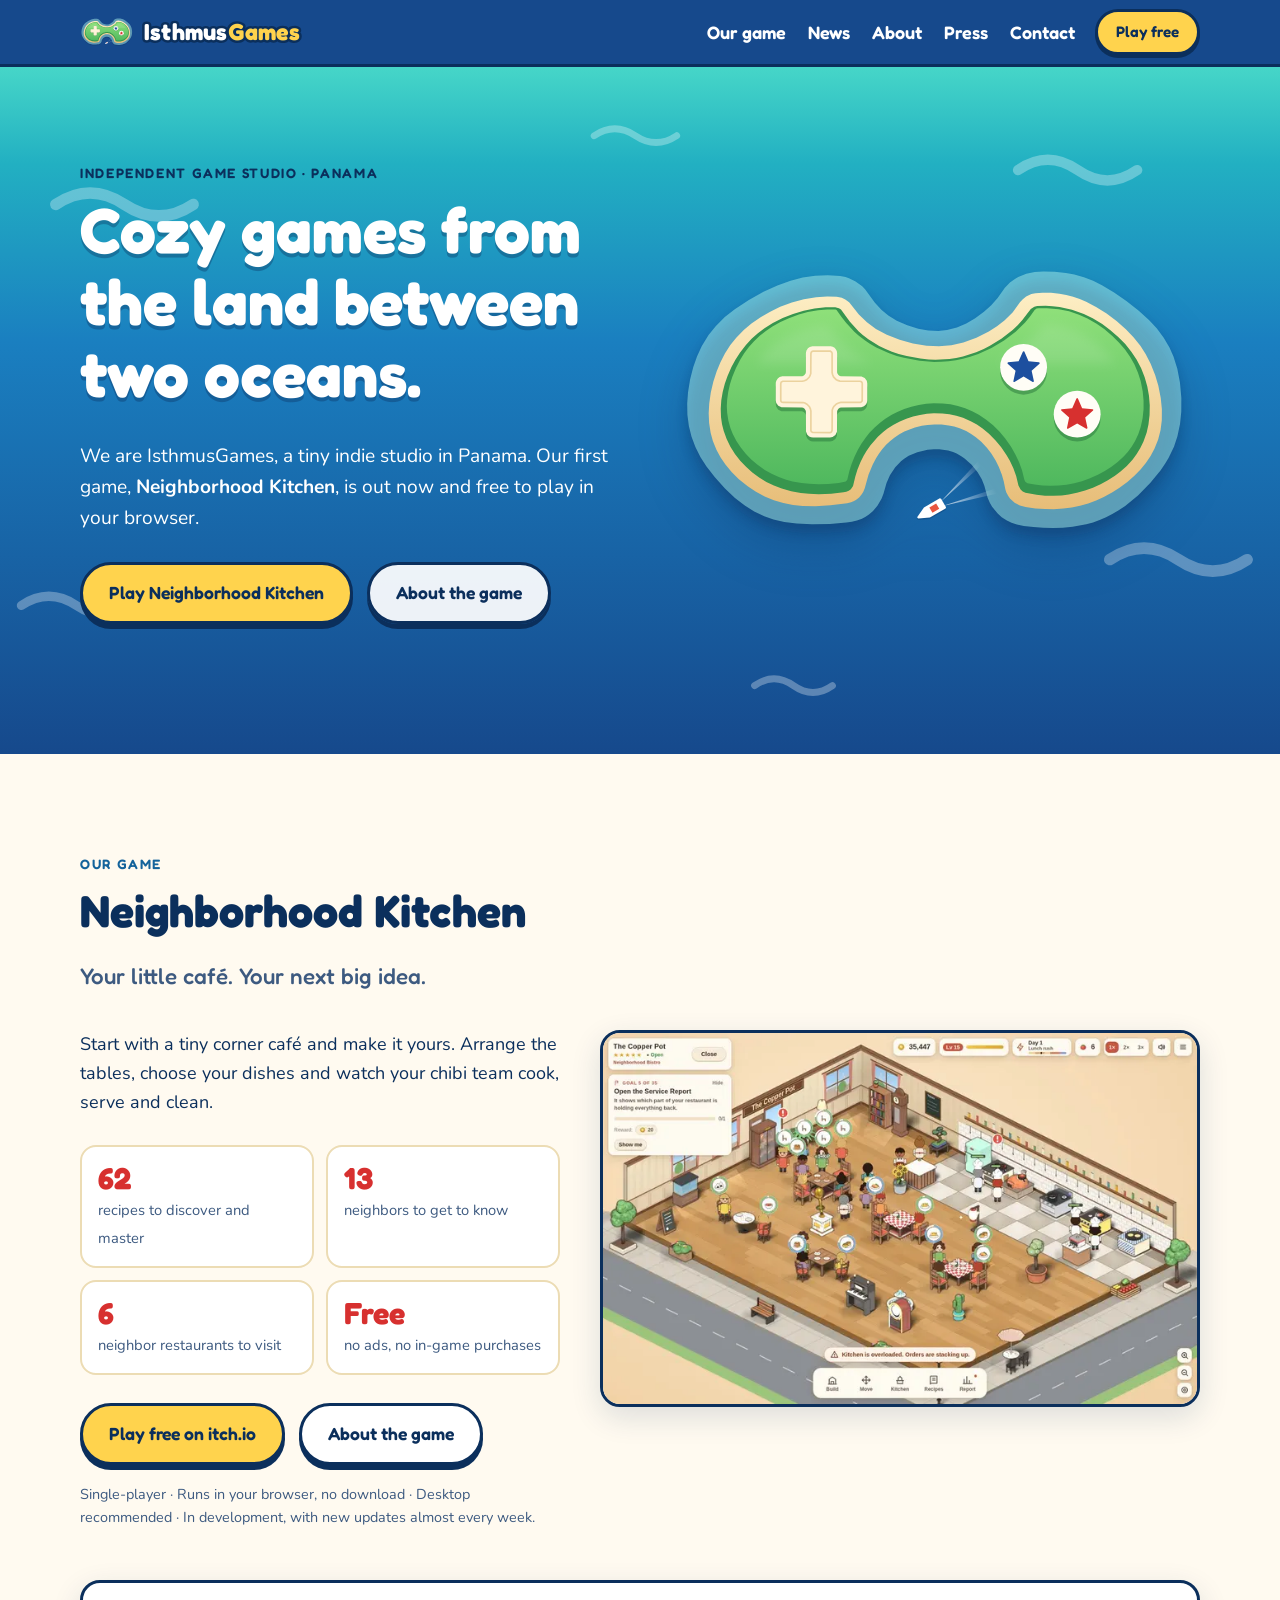
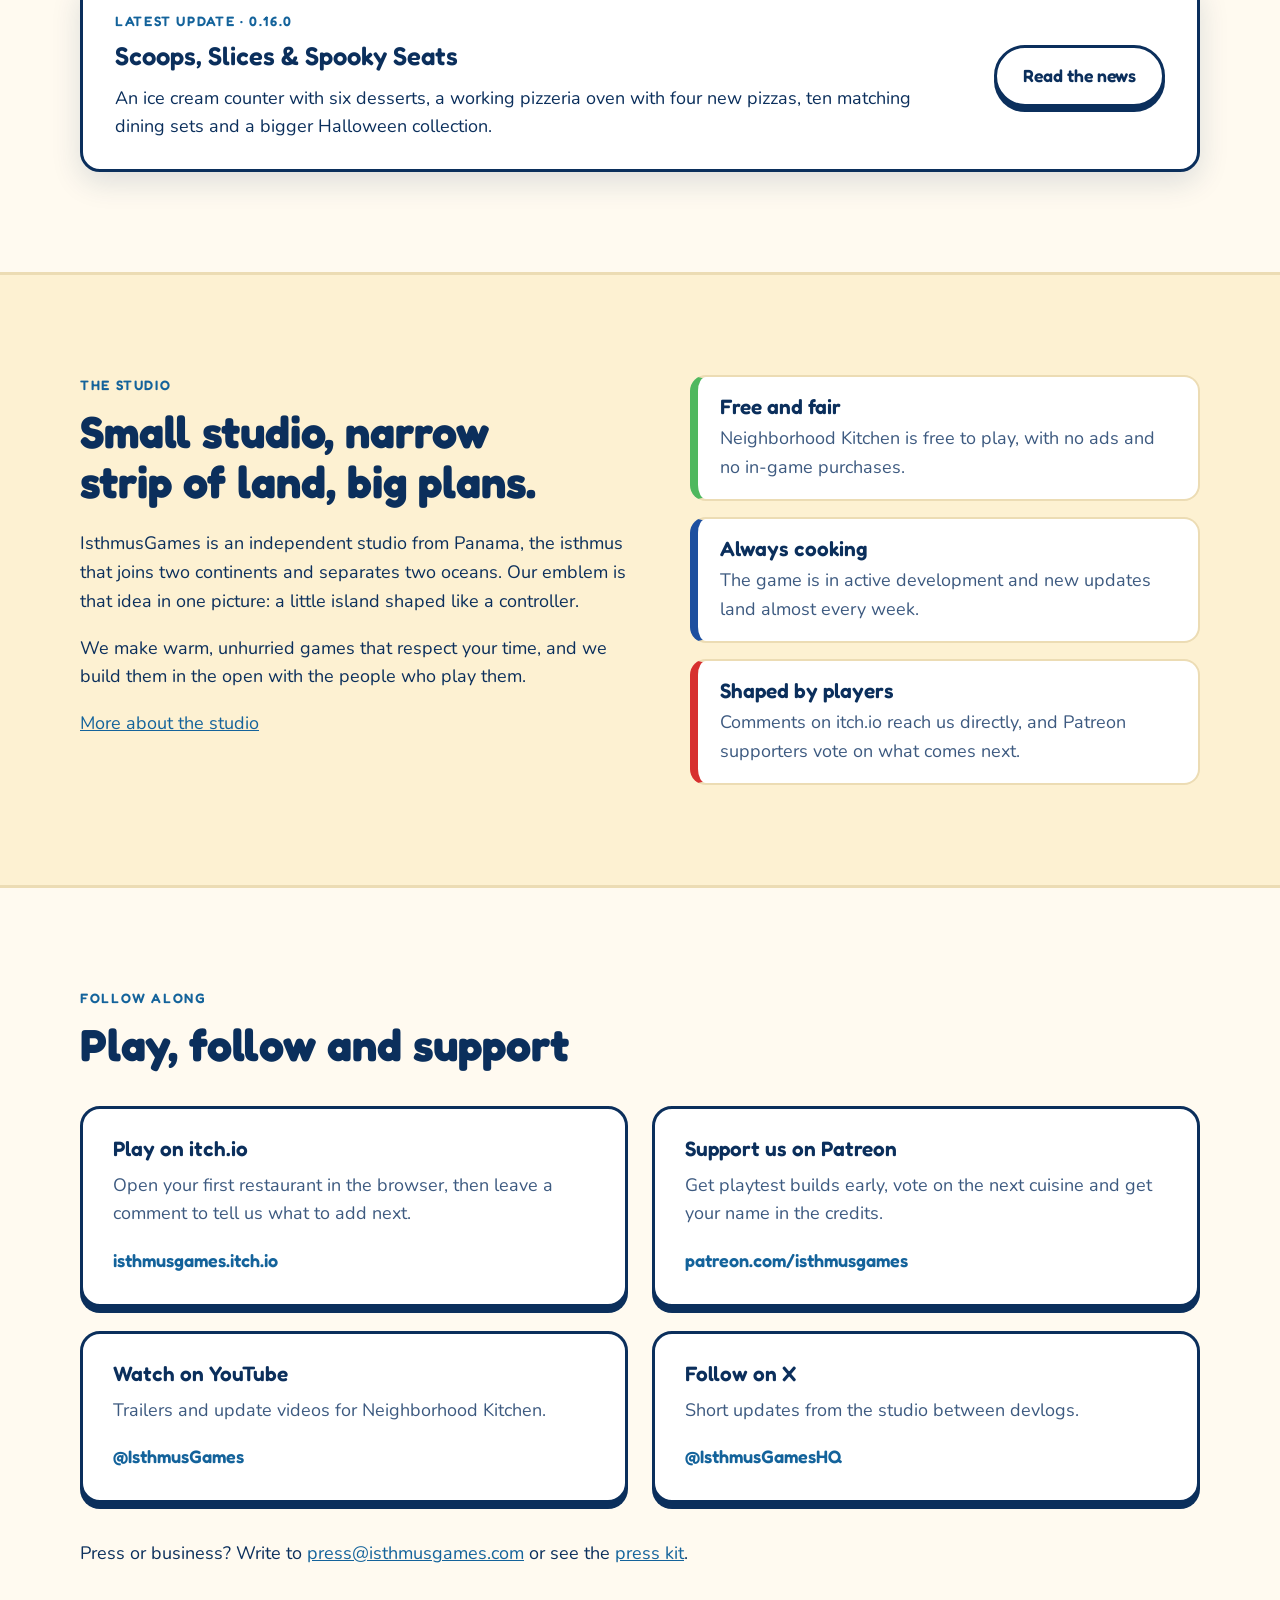
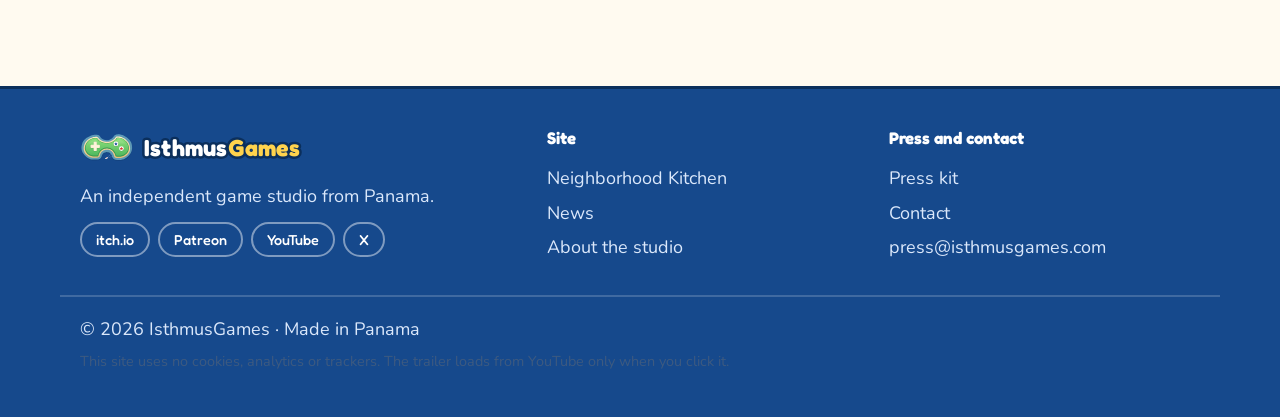
==== index.html @ 9109cb6f "Add game, news, about, press and contact pages Split the one-page site into a multi-page site with a" ====
<!doctype html>
<html lang="en">
<head>
  <meta charset="utf-8">
  <meta name="viewport" content="width=device-width, initial-scale=1">
  <meta http-equiv="Content-Security-Policy" content="default-src 'self'; img-src 'self' data:; style-src 'self'; font-src 'self'; script-src 'self'; frame-src https://www.youtube-nocookie.com; base-uri 'self'; form-action 'none'; object-src 'none'">
  <title>IsthmusGames | Indie game studio from Panama</title>
  <meta name="description" content="IsthmusGames is an independent game studio from Panama. Play Neighborhood Kitchen, our cozy restaurant game, free in your browser.">
  <meta name="theme-color" content="#16498c">
  <link rel="canonical" href="https://isthmusgames.com/">

  <meta property="og:type" content="website">
  <meta property="og:site_name" content="IsthmusGames">
  <meta property="og:title" content="IsthmusGames | Indie game studio from Panama">
  <meta property="og:description" content="IsthmusGames is an independent game studio from Panama. Play Neighborhood Kitchen, our cozy restaurant game, free in your browser.">
  <meta property="og:url" content="https://isthmusgames.com/">
  <meta property="og:image" content="https://isthmusgames.com/assets/social-card.jpg">
  <meta property="og:image:width" content="1200">
  <meta property="og:image:height" content="1200">
  <meta name="twitter:card" content="summary_large_image">
  <meta name="twitter:site" content="@IsthmusGamesHQ">

  <link rel="icon" href="/favicon.ico" sizes="48x48">
  <link rel="icon" href="/assets/emblem.svg" type="image/svg+xml">
  <link rel="apple-touch-icon" href="/assets/icon-180.png">
  <link rel="preload" href="/assets/emblem-island.svg" as="image" type="image/svg+xml">
  <link rel="preload" href="/assets/fonts/fredoka-latin.woff2" as="font" type="font/woff2" crossorigin>
  <link rel="stylesheet" href="/fonts.css">
  <link rel="stylesheet" href="/styles.css">
  <script type="application/ld+json">{"@context":"https://schema.org","@type":"Organization","name":"IsthmusGames","url":"https://isthmusgames.com","logo":"https://isthmusgames.com/assets/icon-512.png","email":"press@isthmusgames.com","description":"An independent game studio from Panama.","foundingLocation":{"@type":"Country","name":"Panama"},"founder":{"@type":"Person","name":"Hasan Patel"},"sameAs":["https://isthmusgames.itch.io","https://www.patreon.com/isthmusgames","https://www.youtube.com/@IsthmusGames","https://x.com/IsthmusGamesHQ"]}</script>
</head>
<body>
  <a class="skip" href="#main">Skip to content</a>
  <header class="site-header">
    <div class="wrap header-row">
      <a class="brand" href="/" aria-label="IsthmusGames home">
        <img src="/assets/emblem-island.svg" alt="" width="54" height="32">
        <span class="wordmark"><span>Isthmus</span><span class="games">Games</span></span>
      </a>
      <nav aria-label="Main">
        <a href="/neighborhood-kitchen/">Our game</a>
        <a href="/news/">News</a>
        <a href="/about/">About</a>
        <a href="/press/">Press</a>
        <a href="/contact/">Contact</a>
      </nav>
      <a class="btn btn-small btn-primary" href="https://isthmusgames.itch.io/neighborhood-kitchen" target="_blank" rel="noopener">Play free</a>
    </div>
  </header>

  <main id="main">
    <section class="hero" id="top">
      <svg class="waves" viewBox="0 0 1200 600" preserveAspectRatio="xMidYMid slice" aria-hidden="true">
        <g fill="none" stroke="#fff" stroke-linecap="round" opacity=".3">
          <path d="M90 120q30-20 60 0t60 0" stroke-width="10"/>
          <path d="M930 90q26-18 52 0t52 0" stroke-width="9"/>
          <path d="M560 60q18-12 36 0t36 0" stroke-width="6"/>
          <path d="M60 470q24-16 48 0t48 0" stroke-width="8"/>
          <path d="M1010 430q30-20 60 0t60 0" stroke-width="10"/>
          <path d="M700 540q17-12 34 0t34 0" stroke-width="6"/>
        </g>
      </svg>
      <div class="wrap hero-grid">
        <div class="hero-copy">
          <p class="eyebrow">Independent game studio · Panama</p>
          <h1>Cozy games from the land between two oceans.</h1>
          <p class="lede">We are IsthmusGames, a tiny indie studio in Panama. Our first game, <strong>Neighborhood Kitchen</strong>, is out now and free to play in your browser.</p>
          <div class="actions">
            <a class="btn btn-primary" href="https://isthmusgames.itch.io/neighborhood-kitchen" target="_blank" rel="noopener">Play Neighborhood Kitchen</a>
            <a class="btn btn-ghost" href="/neighborhood-kitchen/">About the game</a>
          </div>
        </div>
        <div class="hero-art">
          <img src="/assets/emblem-island.svg" alt="IsthmusGames emblem: a green island shaped like a game controller, with a blue star and a red star" width="930" height="540" fetchpriority="high">
        </div>
      </div>
    </section>

    <section class="section" id="game">
      <div class="wrap">
        <div class="section-head">
          <p class="eyebrow">Our game</p>
          <h2>Neighborhood Kitchen</h2>
          <p class="tagline">Your little café. Your next big idea.</p>
        </div>

        <div class="game-grid">
          <div class="game-copy">
            <p>Start with a tiny corner café and make it yours. Arrange the tables, choose your dishes and watch your chibi team cook, serve and clean.</p>
            <ul class="stats">
              <li><strong>62</strong><span>recipes to discover and master</span></li>
              <li><strong>13</strong><span>neighbors to get to know</span></li>
              <li><strong>6</strong><span>neighbor restaurants to visit</span></li>
              <li><strong>Free</strong><span>no ads, no in-game purchases</span></li>
            </ul>
            <div class="actions">
              <a class="btn btn-primary" href="https://isthmusgames.itch.io/neighborhood-kitchen" target="_blank" rel="noopener">Play free on itch.io</a>
              <a class="btn btn-outline" href="/neighborhood-kitchen/">About the game</a>
            </div>
            <p class="fineprint">Single-player · Runs in your browser, no download · Desktop recommended · In development, with new updates almost every week.</p>
          </div>
          <a class="shot shot-main" href="/assets/nk-copper-pot-day.jpg" target="_blank" rel="noopener">
            <picture>
            <source type="image/webp" srcset="/assets/nk-copper-pot-day-720.webp 720w, /assets/nk-copper-pot-day-1440.webp 1440w" sizes="(max-width: 900px) 100vw, 640px">
            <img src="/assets/nk-copper-pot-day.jpg" alt="A busy lunch rush in a Neighborhood Kitchen restaurant, with guests at every table and three cooks in an open kitchen" width="1440" height="900" loading="lazy">
          </picture>
          </a>
        </div>

        <aside class="update">
          <div>
            <p class="eyebrow">Latest update · 0.16.0</p>
            <h3>Scoops, Slices &amp; Spooky Seats</h3>
            <p>An ice cream counter with six desserts, a working pizzeria oven with four new pizzas, ten matching dining sets and a bigger Halloween collection.</p>
          </div>
          <a class="btn btn-outline" href="/news/">Read the news</a>
        </aside>
      </div>
    </section>

    <section class="section section-sand" id="studio">
      <div class="wrap studio-grid">
        <div>
          <p class="eyebrow">The studio</p>
          <h2>Small studio, narrow strip of land, big plans.</h2>
          <p>IsthmusGames is an independent studio from Panama, the isthmus that joins two continents and separates two oceans. Our emblem is that idea in one picture: a little island shaped like a controller.</p>
          <p>We make warm, unhurried games that respect your time, and we build them in the open with the people who play them.</p>
          <p><a href="/about/">More about the studio</a></p>
        </div>
        <ul class="values">
          <li>
            <h3>Free and fair</h3>
            <p>Neighborhood Kitchen is free to play, with no ads and no in-game purchases.</p>
          </li>
          <li>
            <h3>Always cooking</h3>
            <p>The game is in active development and new updates land almost every week.</p>
          </li>
          <li>
            <h3>Shaped by players</h3>
            <p>Comments on itch.io reach us directly, and Patreon supporters vote on what comes next.</p>
          </li>
        </ul>
      </div>
    </section>

    <section class="section" id="follow">
      <div class="wrap">
        <div class="section-head">
          <p class="eyebrow">Follow along</p>
          <h2>Play, follow and support</h2>
        </div>
        
        <div class="cards">
          <a class="card" href="https://isthmusgames.itch.io/neighborhood-kitchen" target="_blank" rel="noopener">
            <h3>Play on itch.io</h3>
            <p>Open your first restaurant in the browser, then leave a comment to tell us what to add next.</p>
            <span class="card-link">isthmusgames.itch.io</span>
          </a>
          <a class="card" href="https://www.patreon.com/isthmusgames" target="_blank" rel="noopener">
            <h3>Support us on Patreon</h3>
            <p>Get playtest builds early, vote on the next cuisine and get your name in the credits.</p>
            <span class="card-link">patreon.com/isthmusgames</span>
          </a>
          <a class="card" href="https://www.youtube.com/@IsthmusGames" target="_blank" rel="noopener">
            <h3>Watch on YouTube</h3>
            <p>Trailers and update videos for Neighborhood Kitchen.</p>
            <span class="card-link">@IsthmusGames</span>
          </a>
          <a class="card" href="https://x.com/IsthmusGamesHQ" target="_blank" rel="noopener">
            <h3>Follow on X</h3>
            <p>Short updates from the studio between devlogs.</p>
            <span class="card-link">@IsthmusGamesHQ</span>
          </a>
        </div>
        <p class="contact-line">Press or business? Write to <a href="mailto:press@isthmusgames.com">press@isthmusgames.com</a> or see the <a href="/press/">press kit</a>.</p>
      </div>
    </section>
  </main>

  <footer class="site-footer">
    <div class="wrap footer-grid">
      <div>
        <div class="brand">
          <img src="/assets/emblem-island.svg" alt="" width="54" height="32">
          <span class="wordmark"><span>Isthmus</span><span class="games">Games</span></span>
        </div>
        <p>An independent game studio from Panama.</p>
        <p class="social-row">
          <a href="https://isthmusgames.itch.io" target="_blank" rel="noopener">itch.io</a>
          <a href="https://www.patreon.com/isthmusgames" target="_blank" rel="noopener">Patreon</a>
          <a href="https://www.youtube.com/@IsthmusGames" target="_blank" rel="noopener">YouTube</a>
          <a href="https://x.com/IsthmusGamesHQ" target="_blank" rel="noopener">X</a>
        </p>
      </div>
      <nav aria-label="Footer">
        <h2>Site</h2>
        <a href="/neighborhood-kitchen/">Neighborhood Kitchen</a>
        <a href="/news/">News</a>
        <a href="/about/">About the studio</a>
      </nav>
      <nav aria-label="Press and contact">
        <h2>Press and contact</h2>
        <a href="/press/">Press kit</a>
        <a href="/contact/">Contact</a>
        <a href="mailto:press@isthmusgames.com">press@isthmusgames.com</a>
      </nav>
    </div>
    <div class="wrap footer-base">
      <p>© 2026 IsthmusGames · Made in Panama</p>
      <p class="fineprint">This site uses no cookies, analytics or trackers. The trailer loads from YouTube only when you click it.</p>
    </div>
  </footer>
  <script src="/site.js" defer></script>
</body>
</html>
---- fonts.css ----
@font-face {
  font-family: "Fredoka";
  font-style: normal;
  font-weight: 500;
  font-display: swap;
  src: url("/assets/fonts/fredoka-latin.woff2") format("woff2");
}

@font-face {
  font-family: "Fredoka";
  font-style: normal;
  font-weight: 600;
  font-display: swap;
  src: url("/assets/fonts/fredoka-latin.woff2") format("woff2");
}

@font-face {
  font-family: "Fredoka";
  font-style: normal;
  font-weight: 700;
  font-display: swap;
  src: url("/assets/fonts/fredoka-latin.woff2") format("woff2");
}

@font-face {
  font-family: "Nunito";
  font-style: normal;
  font-weight: 400;
  font-display: swap;
  src: url("/assets/fonts/nunito-latin.woff2") format("woff2");
}

@font-face {
  font-family: "Nunito";
  font-style: normal;
  font-weight: 600;
  font-display: swap;
  src: url("/assets/fonts/nunito-latin.woff2") format("woff2");
}

@font-face {
  font-family: "Nunito";
  font-style: normal;
  font-weight: 700;
  font-display: swap;
  src: url("/assets/fonts/nunito-latin.woff2") format("woff2");
}

@font-face {
  font-family: "Nunito";
  font-style: normal;
  font-weight: 800;
  font-display: swap;
  src: url("/assets/fonts/nunito-latin.woff2") format("woff2");
}
---- styles.css ----
:root {
  --sea-1: #46d6c8;
  --sea-2: #22b0c2;
  --sea-3: #1a7fc0;
  --sea-4: #16498c;
  --navy: #0b2f5c;
  --sand: #fdeec4;
  --sand-deep: #e7bd78;
  --grass: #4fb85e;
  --grass-edge: #37964e;
  --star-blue: #1d4f9f;
  --star-red: #d7302f;
  --yellow: #ffd34d;

  --bg: #fffaf0;
  --bg-alt: #fdf1d2;
  --surface: #ffffff;
  --text: #0b2f5c;
  --text-soft: #3d5a80;
  --line: #ecdcb4;
  --accent: #14639b;

  --radius: 20px;
  --shadow: 0 10px 30px rgba(11, 47, 92, .14);
  --font-display: "Fredoka", "Nunito", system-ui, sans-serif;
  --font-body: "Nunito", system-ui, -apple-system, "Segoe UI", sans-serif;
}

@media (prefers-color-scheme: dark) {
  :root {
    --bg: #071f3d;
    --bg-alt: #0b2f5c;
    --surface: #10386b;
    --text: #f4f8ff;
    --text-soft: #b9cde8;
    --line: #1f4a85;
    --accent: #7fdcd2;
    --shadow: 0 10px 30px rgba(0, 0, 0, .35);
  }
}

* { box-sizing: border-box; }

html { scroll-behavior: smooth; scroll-padding-top: 84px; }

body {
  margin: 0;
  background: var(--bg);
  color: var(--text);
  font-family: var(--font-body);
  font-size: 18px;
  line-height: 1.6;
  -webkit-font-smoothing: antialiased;
}

img { max-width: 100%; height: auto; display: block; }

a { color: var(--accent); }

h1, h2, h3 {
  font-family: var(--font-display);
  line-height: 1.12;
  margin: 0 0 .5em;
  text-wrap: balance;
}

h1 { font-size: clamp(2.3rem, 5.4vw, 4rem); font-weight: 700; }
h2 { font-size: clamp(1.9rem, 4vw, 2.8rem); font-weight: 700; }
h3 { font-size: 1.3rem; font-weight: 600; }

p { margin: 0 0 1em; }

.wrap {
  width: 100%;
  max-width: 1160px;
  margin: 0 auto;
  padding: 0 20px;
}

.skip {
  position: absolute;
  left: -999px;
  top: 8px;
  background: var(--yellow);
  color: var(--navy);
  padding: 8px 14px;
  border-radius: 10px;
  z-index: 100;
}
.skip:focus { left: 8px; }

.eyebrow {
  font-family: var(--font-display);
  font-weight: 600;
  font-size: .85rem;
  letter-spacing: .12em;
  text-transform: uppercase;
  color: var(--accent);
  margin-bottom: .7em;
}

.fineprint { font-size: .9rem; color: var(--text-soft); }

/* Brand */

.brand {
  display: inline-flex;
  align-items: center;
  gap: 10px;
  text-decoration: none;
}

.wordmark {
  font-family: var(--font-display);
  font-weight: 700;
  font-size: 1.45rem;
  color: #fff;
  -webkit-text-stroke: 5px var(--navy);
  paint-order: stroke fill;
  letter-spacing: .01em;
  white-space: nowrap;
}
.wordmark .games { color: var(--yellow); }

/* Buttons */

.btn {
  display: inline-flex;
  align-items: center;
  justify-content: center;
  font-family: var(--font-display);
  font-weight: 600;
  font-size: 1.1rem;
  padding: 14px 26px;
  border-radius: 999px;
  border: 3px solid var(--navy);
  text-decoration: none;
  transition: transform .15s ease, box-shadow .15s ease;
  box-shadow: 0 5px 0 var(--navy);
}
.btn:hover { transform: translateY(-2px); box-shadow: 0 7px 0 var(--navy); }
.btn:active { transform: translateY(3px); box-shadow: 0 2px 0 var(--navy); }
.btn:focus-visible, a:focus-visible { outline: 3px solid var(--yellow); outline-offset: 3px; }

.btn-primary { background: var(--yellow); color: var(--navy); }
.btn-ghost { background: rgba(255, 255, 255, .92); color: var(--navy); }
.btn-outline { background: var(--surface); color: var(--text); }
.btn-small { font-size: .95rem; padding: 8px 18px; box-shadow: 0 3px 0 var(--navy); }

.actions { display: flex; flex-wrap: wrap; gap: 14px; margin: 1.6em 0 1em; }

/* Header */

.site-header {
  position: sticky;
  top: 0;
  z-index: 50;
  background: var(--sea-4);
  border-bottom: 3px solid var(--navy);
}

.header-row {
  display: flex;
  align-items: center;
  gap: 20px;
  min-height: 64px;
}

.site-header nav {
  display: flex;
  gap: 22px;
  margin-left: auto;
}

.site-header nav a {
  font-family: var(--font-display);
  font-weight: 600;
  color: #fff;
  text-decoration: none;
}
.site-header nav a[aria-current="page"] { text-decoration: underline; text-decoration-color: var(--yellow); text-decoration-thickness: 3px; text-underline-offset: 6px; }
.site-header nav a:hover { text-decoration: underline; text-underline-offset: 5px; }

/* Hero */

.hero {
  position: relative;
  overflow: hidden;
  color: #fff;
  background: linear-gradient(180deg, var(--sea-1) 0%, var(--sea-2) 14%, var(--sea-3) 40%, var(--sea-4) 100%);
  padding: clamp(48px, 8vw, 96px) 0 clamp(64px, 9vw, 112px);
}

.waves { position: absolute; inset: 0; width: 100%; height: 100%; }

.hero-grid {
  position: relative;
  display: grid;
  grid-template-columns: 1.05fr 1fr;
  gap: 40px;
  align-items: center;
}

.hero h1 { text-shadow: 0 4px 0 rgba(11, 47, 92, .35); }
.hero .eyebrow { color: var(--navy); }
.hero .lede { font-size: 1.2rem; max-width: 34em; }

.hero-art img {
  width: 100%;
  filter: drop-shadow(0 18px 24px rgba(11, 47, 92, .35));
  animation: float 7s ease-in-out infinite;
}

@keyframes float {
  0%, 100% { transform: translateY(0); }
  50% { transform: translateY(-12px); }
}

@media (prefers-reduced-motion: reduce) {
  .hero-art img { animation: none; }
  html { scroll-behavior: auto; }
  .btn { transition: none; }
}

/* Sections */

.section { padding: clamp(56px, 8vw, 100px) 0; }
.section-sand { background: var(--bg-alt); border-block: 3px solid var(--line); }
.section-sand .eyebrow { color: var(--accent); }
.section-sand .card-link { color: var(--accent); }
.site-footer .eyebrow { color: var(--yellow); }

@media (prefers-color-scheme: dark) {
  .stats strong { color: var(--yellow); }
}

/* Subpage hero */

.page-hero {
  background: linear-gradient(180deg, var(--sea-3) 0%, var(--sea-4) 100%);
  color: #fff;
  padding: clamp(40px, 6vw, 72px) 0;
  border-bottom: 3px solid var(--navy);
}
.page-hero h1 { font-size: clamp(2.1rem, 4.6vw, 3.2rem); margin-bottom: .3em; }
.page-hero .eyebrow { color: var(--yellow); }
.page-hero .lede { font-size: 1.15rem; max-width: 42em; margin: 0; }
.page-hero a { color: var(--yellow); }

.narrow { max-width: 800px; }
.actions-top { margin-top: 0; }

/* Long-form text */

.prose { max-width: 800px; }
.prose h2 { font-size: clamp(1.5rem, 3vw, 2rem); margin-top: 1.6em; }
.prose h2:first-child { margin-top: 0; }
.prose h3 { margin-top: 1.4em; }
.prose ul { padding-left: 1.2em; }
.prose li { margin-bottom: .5em; }
.prose li::marker { color: var(--star-red); }

.contact-line { margin-top: 2em; }

/* Trailer */

.facade {
  position: relative;
  display: block;
  width: 100%;
  padding: 0;
  border: 3px solid var(--navy);
  border-radius: var(--radius);
  overflow: hidden;
  background: var(--navy);
  box-shadow: var(--shadow);
  cursor: pointer;
  aspect-ratio: 16 / 9;
}
.facade img { width: 100%; height: 100%; object-fit: cover; }
.facade-play {
  position: absolute;
  left: 50%;
  top: 50%;
  width: 84px;
  height: 84px;
  margin: -42px 0 0 -42px;
  border-radius: 50%;
  background: var(--yellow);
  border: 3px solid var(--navy);
  box-shadow: 0 5px 0 var(--navy);
}
.facade-play::after {
  content: "";
  position: absolute;
  left: 32px;
  top: 22px;
  border-left: 26px solid var(--navy);
  border-top: 17px solid transparent;
  border-bottom: 17px solid transparent;
}
.facade:hover .facade-play { transform: translateY(-2px); }
.video {
  display: block;
  width: 100%;
  aspect-ratio: 16 / 9;
  border: 3px solid var(--navy);
  border-radius: var(--radius);
  box-shadow: var(--shadow);
}

/* Feature and download lists */

.feature-grid {
  display: grid;
  grid-template-columns: 1fr 1fr;
  gap: 16px 28px;
}
.feature-grid > div {
  background: var(--surface);
  border: 2px solid var(--line);
  border-radius: 16px;
  padding: 16px 20px;
}
.feature-grid h3 { margin: 0 0 .25em; }
.feature-grid p { margin: 0; color: var(--text-soft); }

.shots-wide { grid-template-columns: 1fr 1fr; }

.facts {
  margin: 0;
  display: grid;
  gap: 0;
  border: 3px solid var(--navy);
  border-radius: var(--radius);
  overflow: hidden;
  background: var(--surface);
}
.facts > div {
  display: grid;
  grid-template-columns: 180px 1fr;
  gap: 12px;
  padding: 12px 20px;
  border-bottom: 2px solid var(--line);
}
.facts > div:last-child { border-bottom: 0; }
.facts dt { font-family: var(--font-display); font-weight: 600; }
.facts dd { margin: 0; color: var(--text-soft); }

.downloads {
  list-style: none;
  padding: 0;
  margin: 0;
  display: grid;
  grid-template-columns: repeat(3, 1fr);
  gap: 14px;
}
.downloads a {
  display: block;
  padding: 14px 18px;
  background: var(--surface);
  color: var(--text);
  border: 2px solid var(--navy);
  border-radius: 14px;
  font-family: var(--font-display);
  font-weight: 500;
  text-decoration: none;
}
.downloads a:hover { background: var(--yellow); color: var(--navy); }
.prose li.plain::marker { content: ""; }

.faq {
  background: var(--surface);
  border: 2px solid var(--line);
  border-radius: 14px;
  padding: 14px 20px;
  margin-bottom: 12px;
}
.faq summary { font-family: var(--font-display); font-weight: 600; font-size: 1.1rem; cursor: pointer; }
.faq p { margin: .6em 0 0; color: var(--text-soft); }

.news-item {
  background: var(--surface);
  border: 3px solid var(--navy);
  border-radius: var(--radius);
  box-shadow: var(--shadow);
  padding: 28px 32px;
}
.news-item .btn { margin-top: .6em; }

.site-footer h2 { font-size: 1.05rem; color: #fff; margin-bottom: .6em; }
.footer-grid {
  display: grid;
  grid-template-columns: 1.4fr 1fr 1fr;
  gap: 32px;
  align-items: start;
}
.site-footer nav { display: grid; gap: 6px; justify-items: start; }
.site-footer nav a { color: #dbe8fb; text-decoration: none; }
.site-footer nav a:hover { color: var(--yellow); text-decoration: underline; }
.footer-grid p { margin: .6em 0; }
.social-row { display: flex; flex-wrap: wrap; gap: 8px; }
.social-row a {
  color: #fff;
  text-decoration: none;
  font-family: var(--font-display);
  font-weight: 500;
  font-size: .9rem;
  padding: 4px 14px;
  border: 2px solid rgba(255, 255, 255, .45);
  border-radius: 999px;
}
.social-row a:hover { background: var(--yellow); border-color: var(--yellow); color: var(--navy); }
.footer-base { margin-top: 28px; padding-top: 18px; border-top: 2px solid rgba(255, 255, 255, .18); }
.footer-base p { margin: 0 0 .3em; }

.section-head { max-width: 720px; margin-bottom: 36px; }

.tagline {
  font-family: var(--font-display);
  font-size: 1.4rem;
  font-weight: 500;
  color: var(--text-soft);
}

/* Game */

.game-grid {
  display: grid;
  grid-template-columns: 1fr 1.25fr;
  gap: 40px;
  align-items: start;
}

.stats {
  list-style: none;
  padding: 0;
  margin: 1.6em 0 0;
  display: grid;
  grid-template-columns: 1fr 1fr;
  gap: 12px;
}

.stats li {
  background: var(--surface);
  border: 2px solid var(--line);
  border-radius: 16px;
  padding: 14px 16px;
}

.stats strong {
  display: block;
  font-family: var(--font-display);
  font-size: 1.9rem;
  line-height: 1.1;
  color: var(--star-red);
}

.stats span { font-size: .92rem; color: var(--text-soft); }

.shot {
  position: relative;
  display: block;
  border-radius: var(--radius);
  overflow: hidden;
  border: 3px solid var(--navy);
  box-shadow: var(--shadow);
  background: var(--surface);
  text-decoration: none;
}

.shot img { width: 100%; transition: transform .3s ease; }
.shot:hover img { transform: scale(1.03); }

.shot span {
  position: absolute;
  left: 10px;
  bottom: 10px;
  background: var(--navy);
  color: #fff;
  font-family: var(--font-display);
  font-weight: 500;
  font-size: .9rem;
  padding: 4px 12px;
  border-radius: 999px;
}

.shots {
  display: grid;
  grid-template-columns: repeat(4, 1fr);
  gap: 18px;
  margin-top: 28px;
}

.update {
  display: flex;
  align-items: center;
  justify-content: space-between;
  gap: 28px;
  margin-top: 36px;
  padding: 28px 32px;
  background: var(--surface);
  border: 3px solid var(--navy);
  border-radius: var(--radius);
  box-shadow: var(--shadow);
}

.update h3 { font-size: 1.6rem; }
.update p:last-child { margin: 0; max-width: 46em; }
.update .btn { flex-shrink: 0; }

/* Studio */

.studio-grid {
  display: grid;
  grid-template-columns: 1.1fr 1fr;
  gap: 48px;
  align-items: start;
}

.values {
  list-style: none;
  margin: 0;
  padding: 0;
  display: grid;
  gap: 16px;
}

.values li {
  background: var(--surface);
  border: 2px solid var(--line);
  border-left: 8px solid var(--grass);
  border-radius: 16px;
  padding: 18px 22px;
}

.values li:nth-child(2) { border-left-color: var(--star-blue); }
.values li:nth-child(3) { border-left-color: var(--star-red); }
.values h3 { margin-bottom: .25em; }
.values p { margin: 0; color: var(--text-soft); }

/* Follow */

.cards {
  display: grid;
  grid-template-columns: 1fr 1fr;
  gap: 24px;
}

.card {
  display: block;
  padding: 28px 30px;
  background: var(--surface);
  color: var(--text);
  border: 3px solid var(--navy);
  border-radius: var(--radius);
  box-shadow: 0 6px 0 var(--navy);
  text-decoration: none;
  transition: transform .15s ease, box-shadow .15s ease;
}

.card:hover { transform: translateY(-3px); box-shadow: 0 9px 0 var(--navy); }
.card p { color: var(--text-soft); }

.card-link {
  font-family: var(--font-display);
  font-weight: 600;
  color: var(--accent);
}

/* Footer */

.site-footer {
  background: var(--sea-4);
  color: #dbe8fb;
  padding: 40px 0;
  border-top: 3px solid var(--navy);
}



/* Responsive */

@media (max-width: 900px) {
  .hero-grid, .game-grid, .studio-grid { grid-template-columns: 1fr; }
  .hero-art { order: -1; max-width: 420px; margin: 0 auto; }
  .shots, .shots-wide, .cards, .feature-grid { grid-template-columns: 1fr 1fr; }
  .update { flex-direction: column; align-items: flex-start; }
  .footer-grid { grid-template-columns: 1fr 1fr; }
  .footer-grid > div:first-child { grid-column: 1 / -1; }
}

@media (max-width: 640px) {
  body { font-size: 17px; }
  .wrap { padding: 0 16px; }
  html { scroll-padding-top: 110px; }
  .header-row { flex-wrap: wrap; justify-content: space-between; padding-top: 8px; }
  .site-header nav { order: 3; width: 100%; margin: 0; gap: 18px; overflow-x: auto; padding-bottom: 10px; font-size: .95rem; white-space: nowrap; }
  .shots, .shots-wide, .feature-grid, .footer-grid, .downloads { grid-template-columns: 1fr; }
  .facts > div { grid-template-columns: 1fr; gap: 2px; }
  .wordmark { font-size: 1.2rem; -webkit-text-stroke-width: 4px; }
  .brand img { width: 44px; }
  .cards { grid-template-columns: 1fr; }
  .btn { width: 100%; }
  .btn-small { width: auto; }
  .update { padding: 22px; }
}
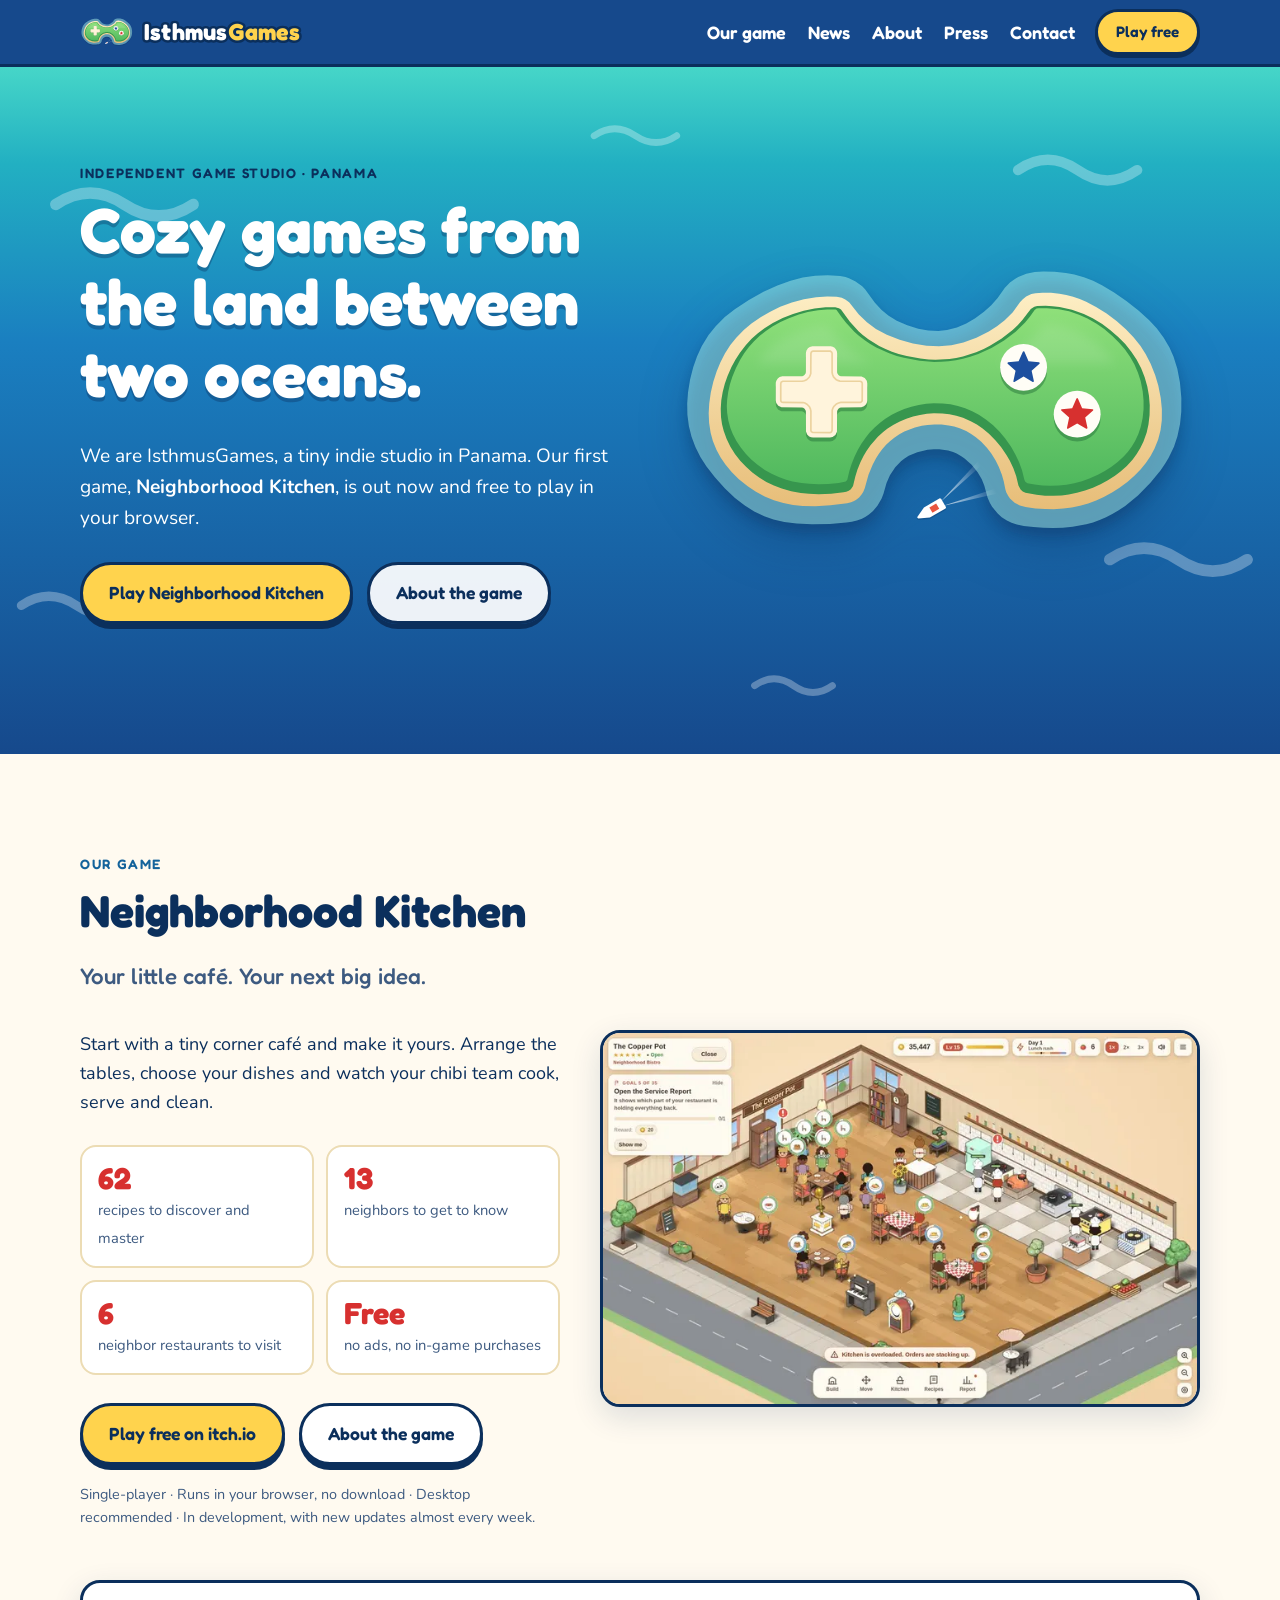
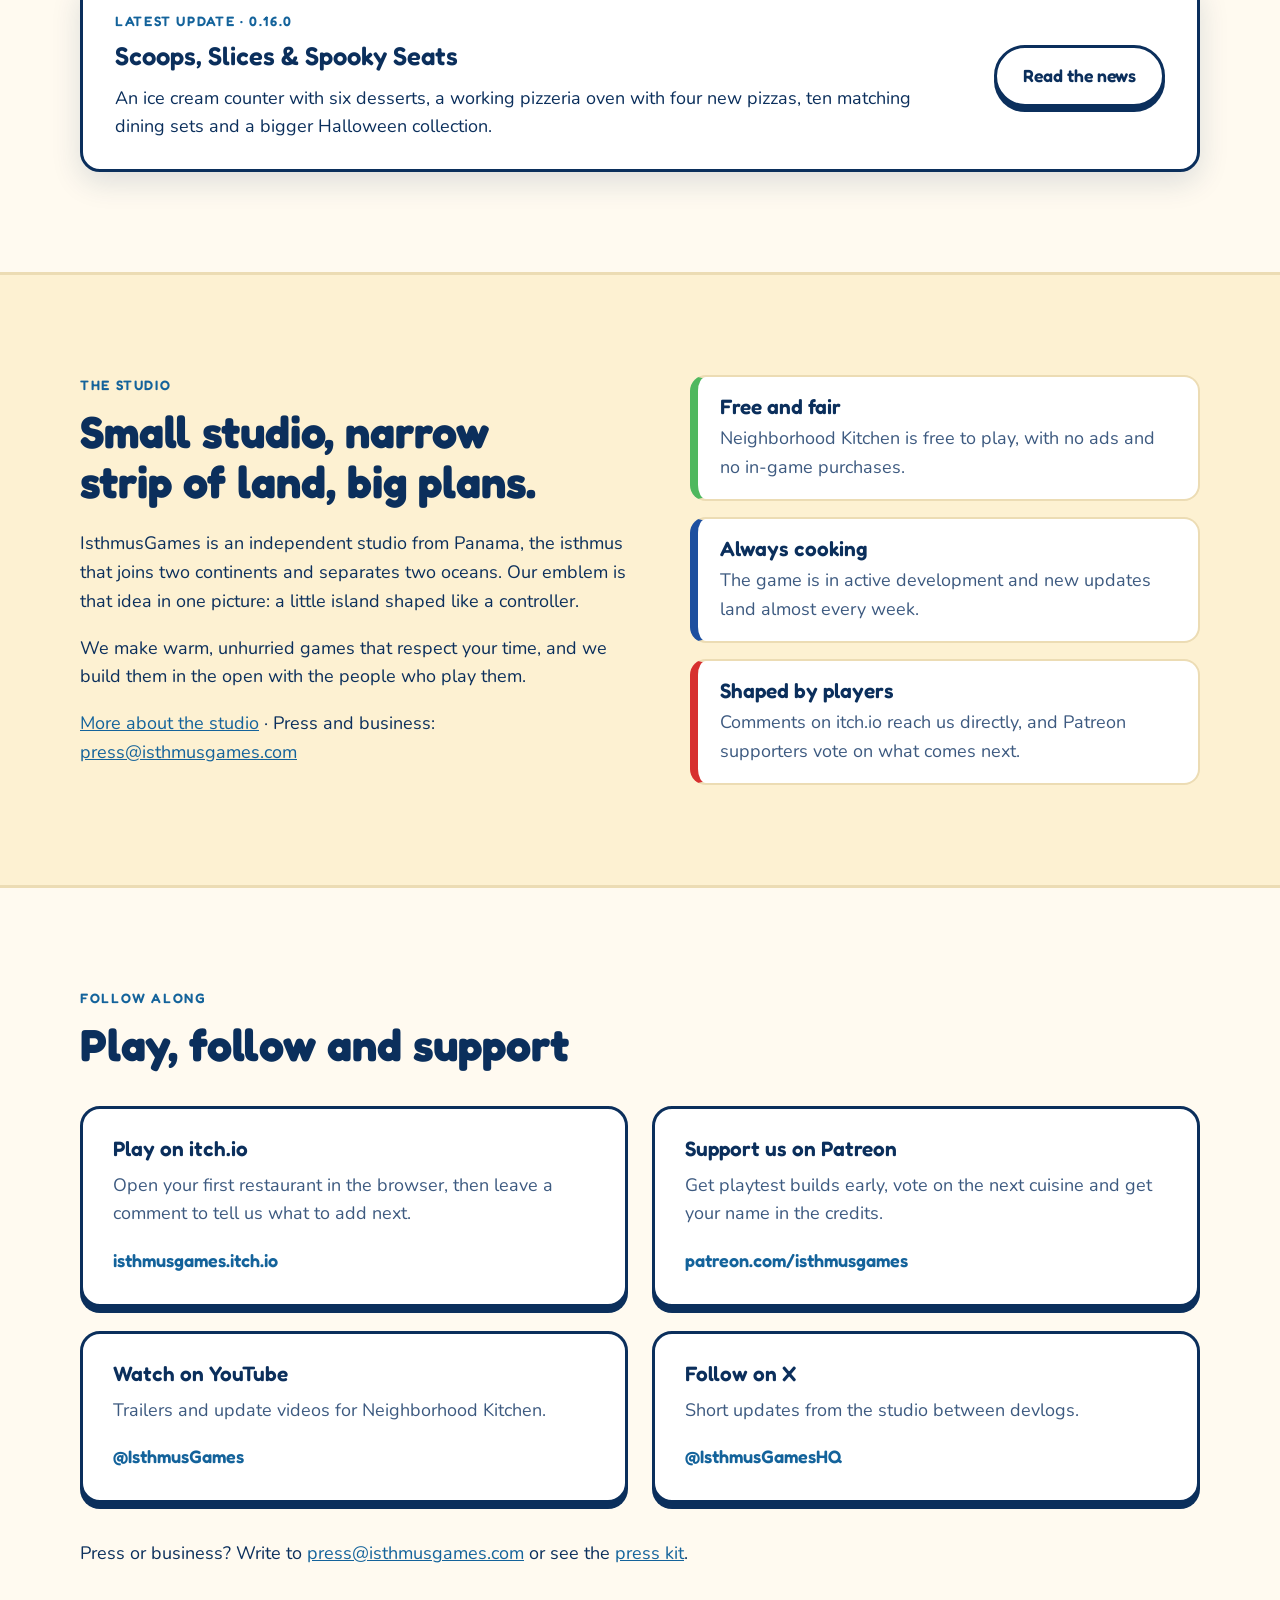
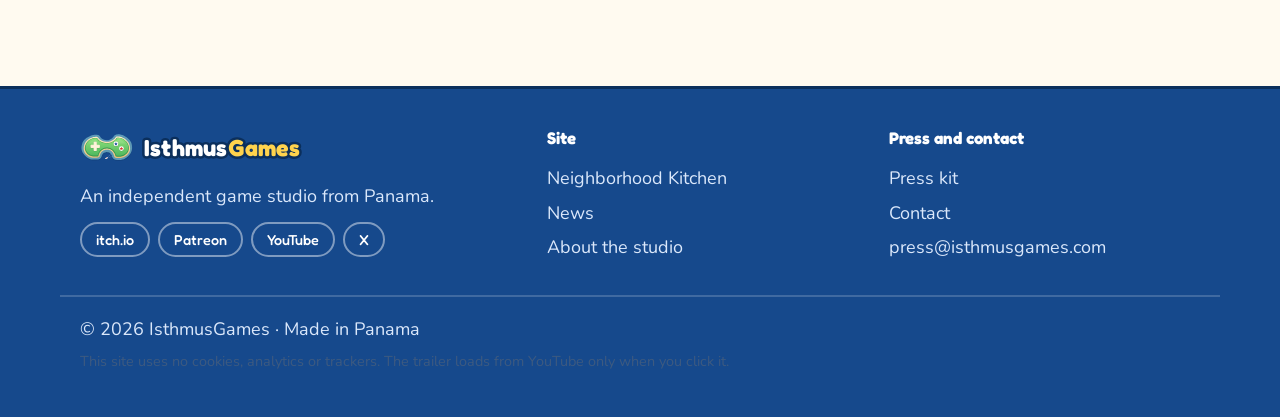
==== commit 90da6b43: "Add contact line to studio teaser and press kit redirects Co-Authored-By: Claude Opus 5.5 (1M contex" ====
--- a/index.html
+++ b/index.html
@@ -125,7 +125,7 @@
           <h2>Small studio, narrow strip of land, big plans.</h2>
           <p>IsthmusGames is an independent studio from Panama, the isthmus that joins two continents and separates two oceans. Our emblem is that idea in one picture: a little island shaped like a controller.</p>
           <p>We make warm, unhurried games that respect your time, and we build them in the open with the people who play them.</p>
-          <p><a href="/about/">More about the studio</a></p>
+          <p><a href="/about/">More about the studio</a> · Press and business: <a href="mailto:press@isthmusgames.com">press@isthmusgames.com</a></p>
         </div>
         <ul class="values">
           <li>
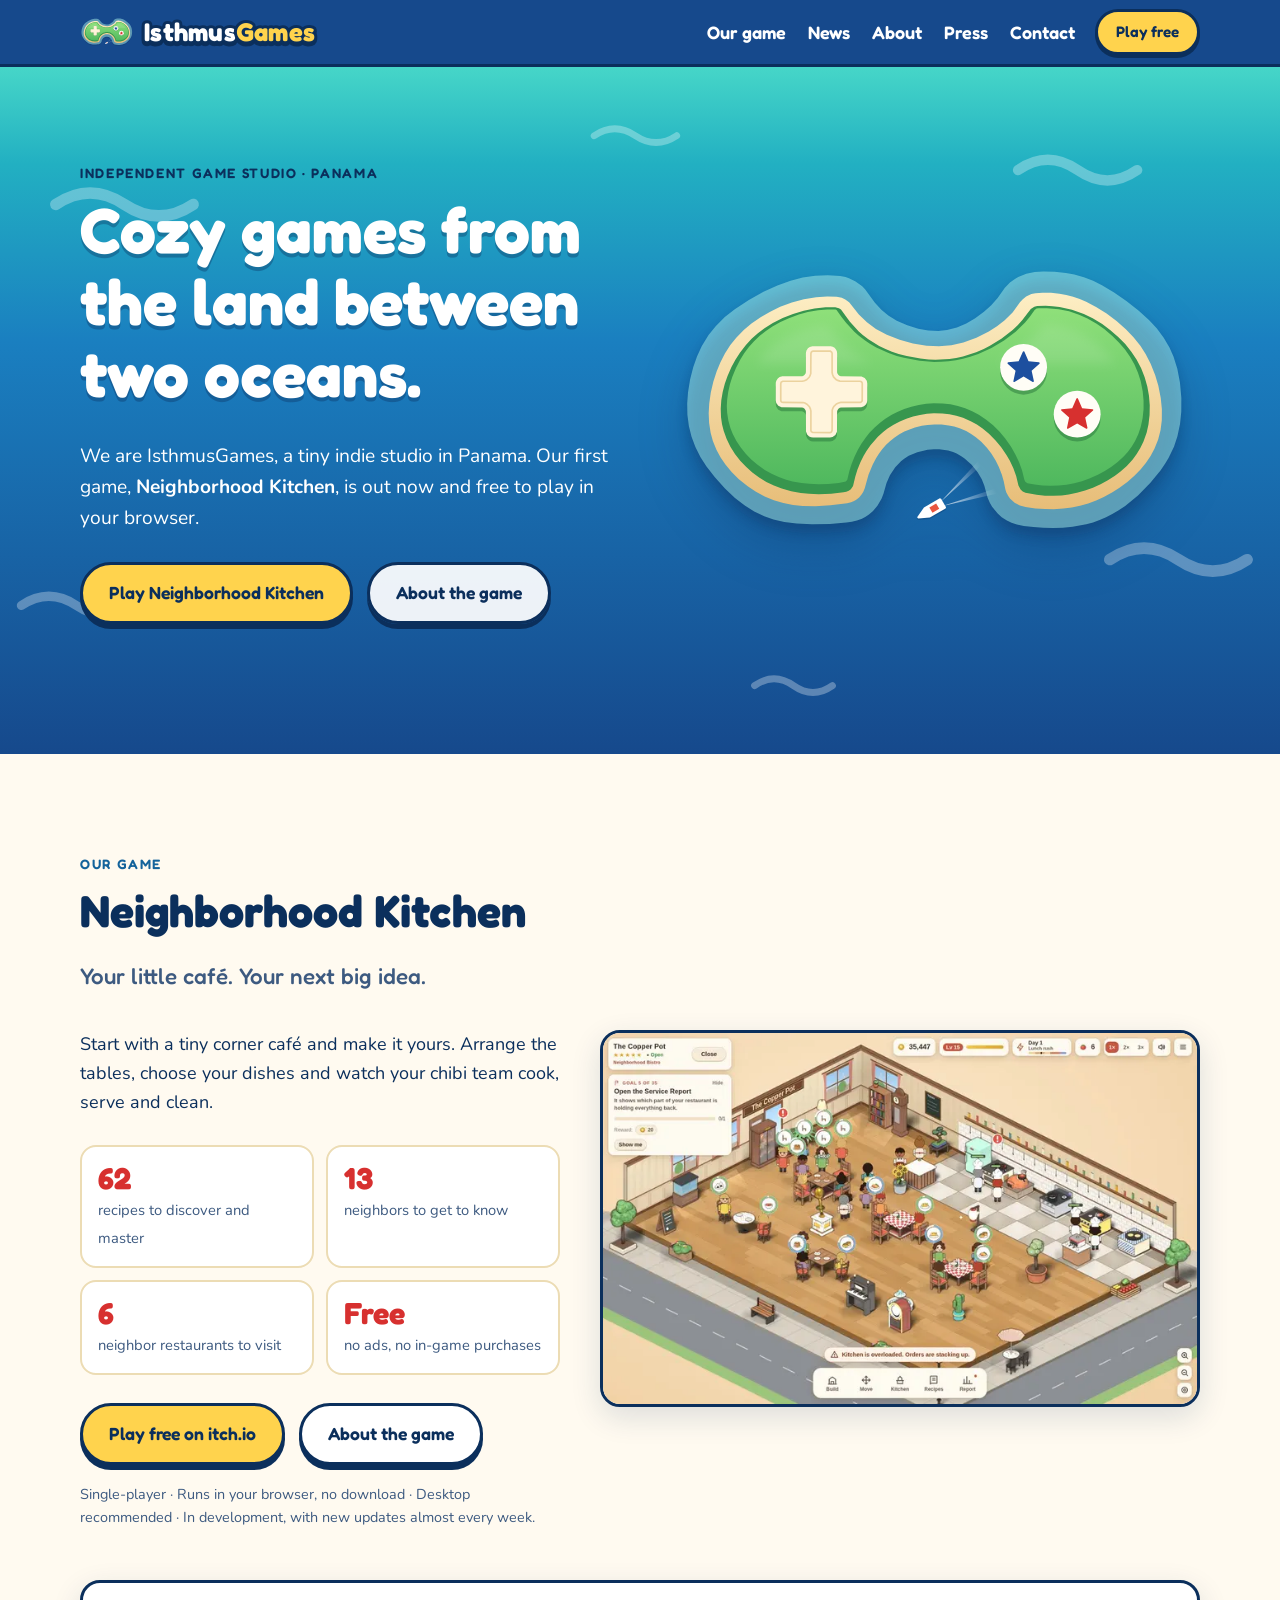
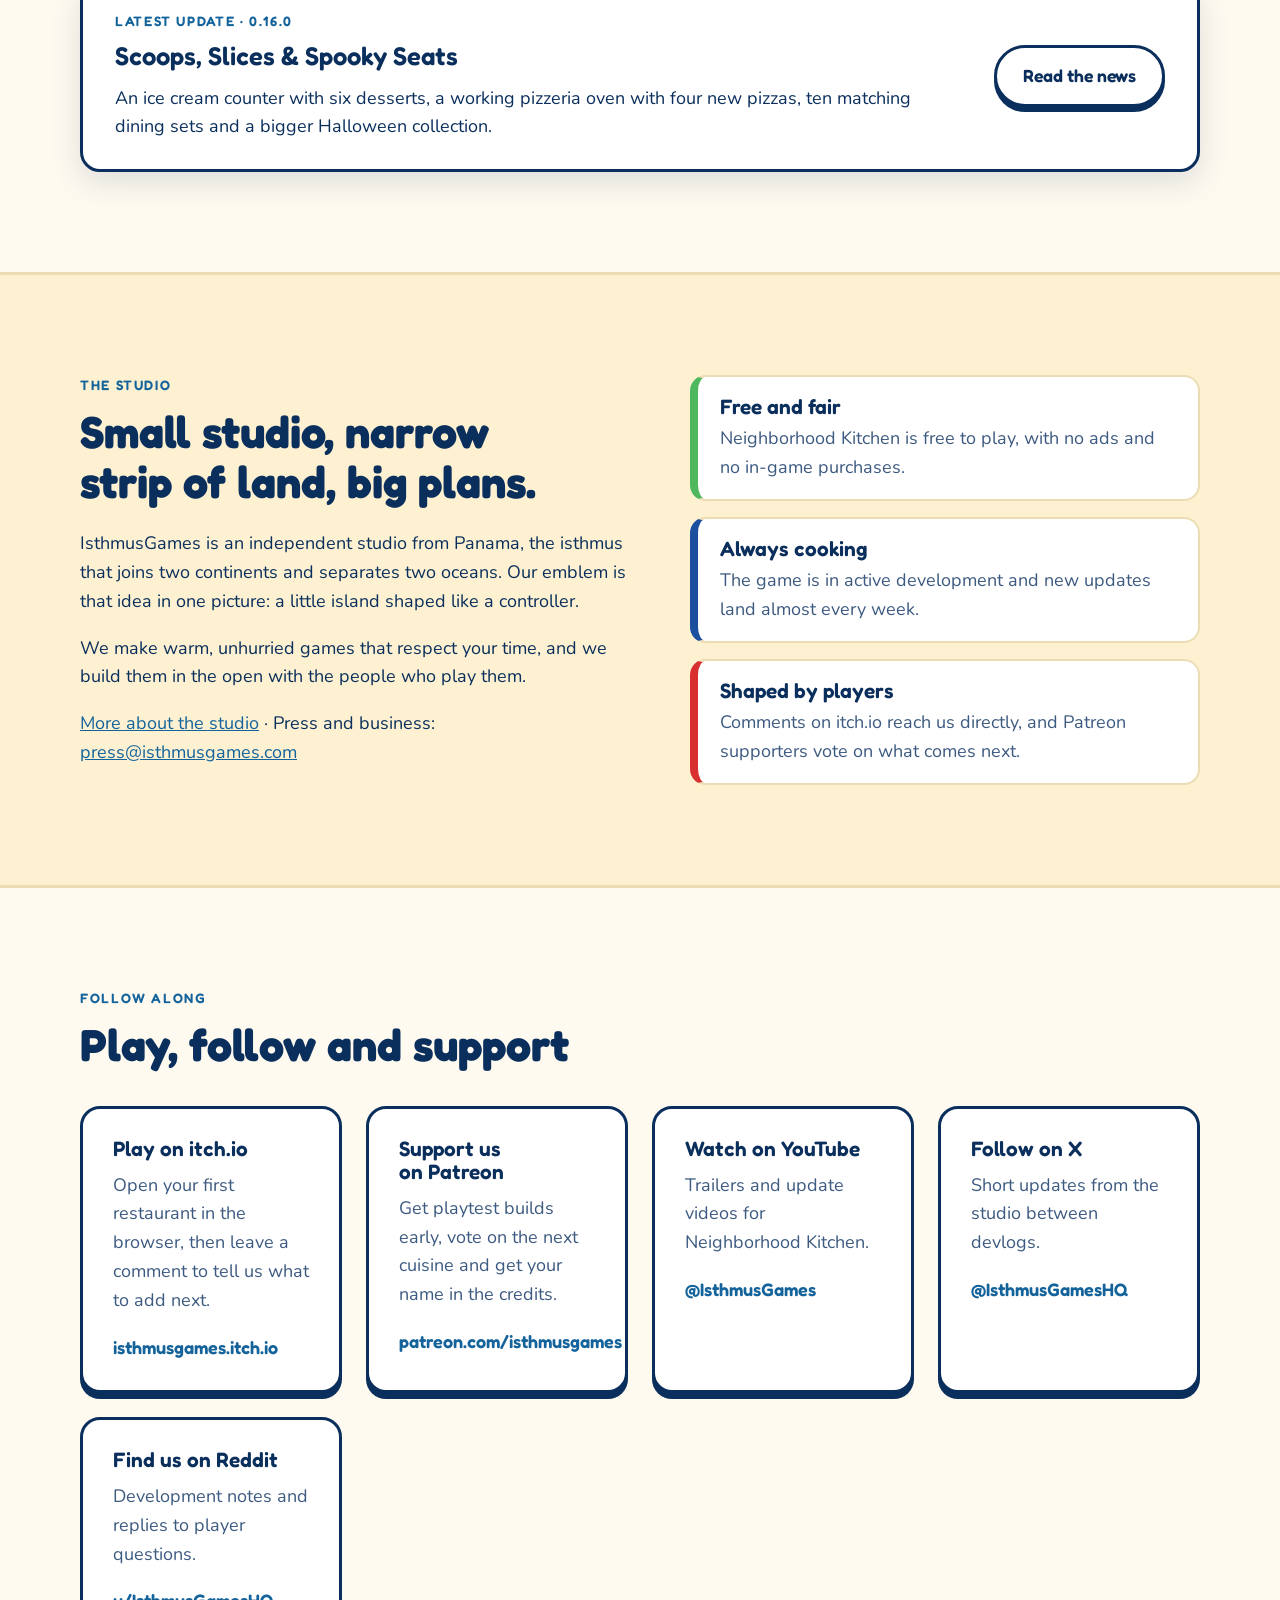
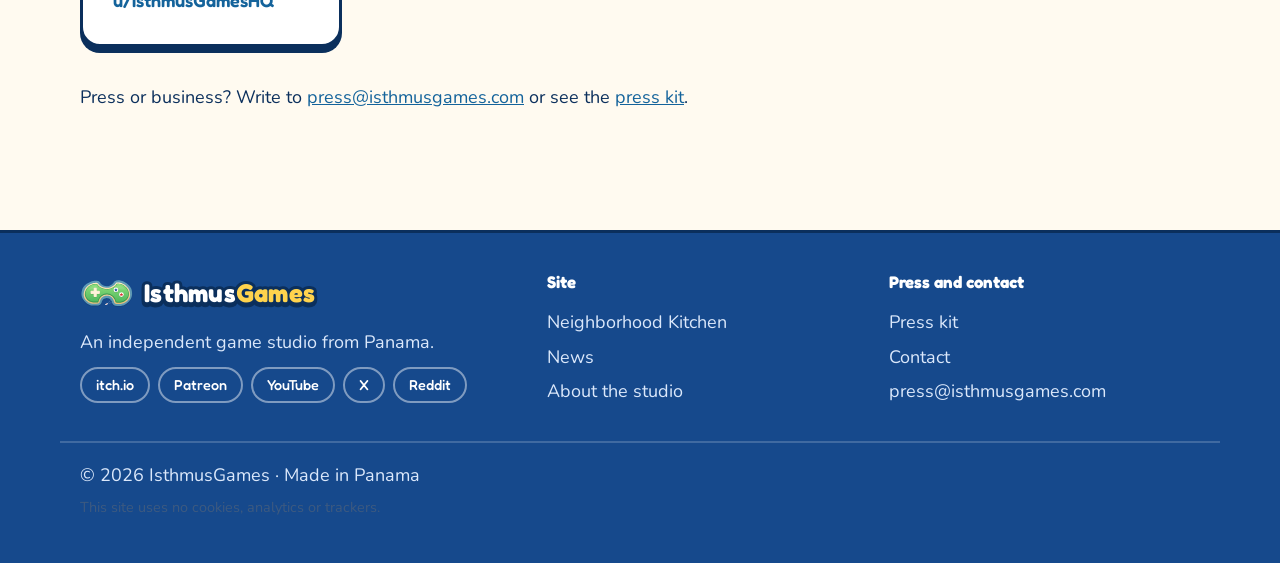
==== commit 5a100a7c: "Fix header and footer contrast, add Reddit and press kit zip Scope the YouTube trailer note to pages" ====
--- a/index.html
+++ b/index.html
@@ -25,9 +25,10 @@
   <link rel="apple-touch-icon" href="/assets/icon-180.png">
   <link rel="preload" href="/assets/emblem-island.svg" as="image" type="image/svg+xml">
   <link rel="preload" href="/assets/fonts/fredoka-latin.woff2" as="font" type="font/woff2" crossorigin>
+  <link rel="preload" href="/assets/fonts/nunito-latin.woff2" as="font" type="font/woff2" crossorigin>
   <link rel="stylesheet" href="/fonts.css">
   <link rel="stylesheet" href="/styles.css">
-  <script type="application/ld+json">{"@context":"https://schema.org","@type":"Organization","name":"IsthmusGames","url":"https://isthmusgames.com","logo":"https://isthmusgames.com/assets/icon-512.png","email":"press@isthmusgames.com","description":"An independent game studio from Panama.","foundingLocation":{"@type":"Country","name":"Panama"},"founder":{"@type":"Person","name":"Hasan Patel"},"sameAs":["https://isthmusgames.itch.io","https://www.patreon.com/isthmusgames","https://www.youtube.com/@IsthmusGames","https://x.com/IsthmusGamesHQ"]}</script>
+  <script type="application/ld+json">{"@context":"https://schema.org","@type":"Organization","name":"IsthmusGames","url":"https://isthmusgames.com","logo":"https://isthmusgames.com/assets/icon-512.png","email":"press@isthmusgames.com","description":"An independent game studio from Panama.","foundingLocation":{"@type":"Country","name":"Panama"},"founder":{"@type":"Person","name":"Hasan Patel"},"sameAs":["https://isthmusgames.itch.io","https://www.patreon.com/isthmusgames","https://www.youtube.com/@IsthmusGames","https://x.com/IsthmusGamesHQ","https://www.reddit.com/user/IsthmusGamesHQ"]}</script>
 </head>
 <body>
   <a class="skip" href="#main">Skip to content</a>
@@ -172,6 +173,11 @@
             <p>Short updates from the studio between devlogs.</p>
             <span class="card-link">@IsthmusGamesHQ</span>
           </a>
+          <a class="card" href="https://www.reddit.com/user/IsthmusGamesHQ" target="_blank" rel="noopener">
+            <h3>Find us on Reddit</h3>
+            <p>Development notes and replies to player questions.</p>
+            <span class="card-link">u/IsthmusGamesHQ</span>
+          </a>
         </div>
         <p class="contact-line">Press or business? Write to <a href="mailto:press@isthmusgames.com">press@isthmusgames.com</a> or see the <a href="/press/">press kit</a>.</p>
       </div>
@@ -191,6 +197,7 @@
           <a href="https://www.patreon.com/isthmusgames" target="_blank" rel="noopener">Patreon</a>
           <a href="https://www.youtube.com/@IsthmusGames" target="_blank" rel="noopener">YouTube</a>
           <a href="https://x.com/IsthmusGamesHQ" target="_blank" rel="noopener">X</a>
+          <a href="https://www.reddit.com/user/IsthmusGamesHQ" target="_blank" rel="noopener">Reddit</a>
         </p>
       </div>
       <nav aria-label="Footer">
@@ -208,7 +215,7 @@
     </div>
     <div class="wrap footer-base">
       <p>© 2026 IsthmusGames · Made in Panama</p>
-      <p class="fineprint">This site uses no cookies, analytics or trackers. The trailer loads from YouTube only when you click it.</p>
+      <p class="fineprint">This site uses no cookies, analytics or trackers.</p>
     </div>
   </footer>
   <script src="/site.js" defer></script>
--- a/styles.css
+++ b/styles.css
@@ -113,9 +113,10 @@
 .wordmark {
   font-family: var(--font-display);
   font-weight: 700;
-  font-size: 1.45rem;
+  font-size: 1.6rem;
   color: #fff;
-  -webkit-text-stroke: 5px var(--navy);
+  -webkit-text-stroke: 6px var(--navy);
+  filter: drop-shadow(0 2px 0 var(--navy));
   paint-order: stroke fill;
   letter-spacing: .01em;
   white-space: nowrap;
@@ -543,7 +544,7 @@
 
 .cards {
   display: grid;
-  grid-template-columns: 1fr 1fr;
+  grid-template-columns: repeat(auto-fit, minmax(240px, 1fr));
   gap: 24px;
 }
 
@@ -598,9 +599,10 @@
   .site-header nav { order: 3; width: 100%; margin: 0; gap: 18px; overflow-x: auto; padding-bottom: 10px; font-size: .95rem; white-space: nowrap; }
   .shots, .shots-wide, .feature-grid, .footer-grid, .downloads { grid-template-columns: 1fr; }
   .facts > div { grid-template-columns: 1fr; gap: 2px; }
-  .wordmark { font-size: 1.2rem; -webkit-text-stroke-width: 4px; }
+  .wordmark { font-size: 1.3rem; -webkit-text-stroke-width: 5px; }
   .brand img { width: 44px; }
   .cards { grid-template-columns: 1fr; }
+  .shots-three { grid-template-columns: 1fr 1fr; }
   .btn { width: 100%; }
   .btn-small { width: auto; }
   .update { padding: 22px; }
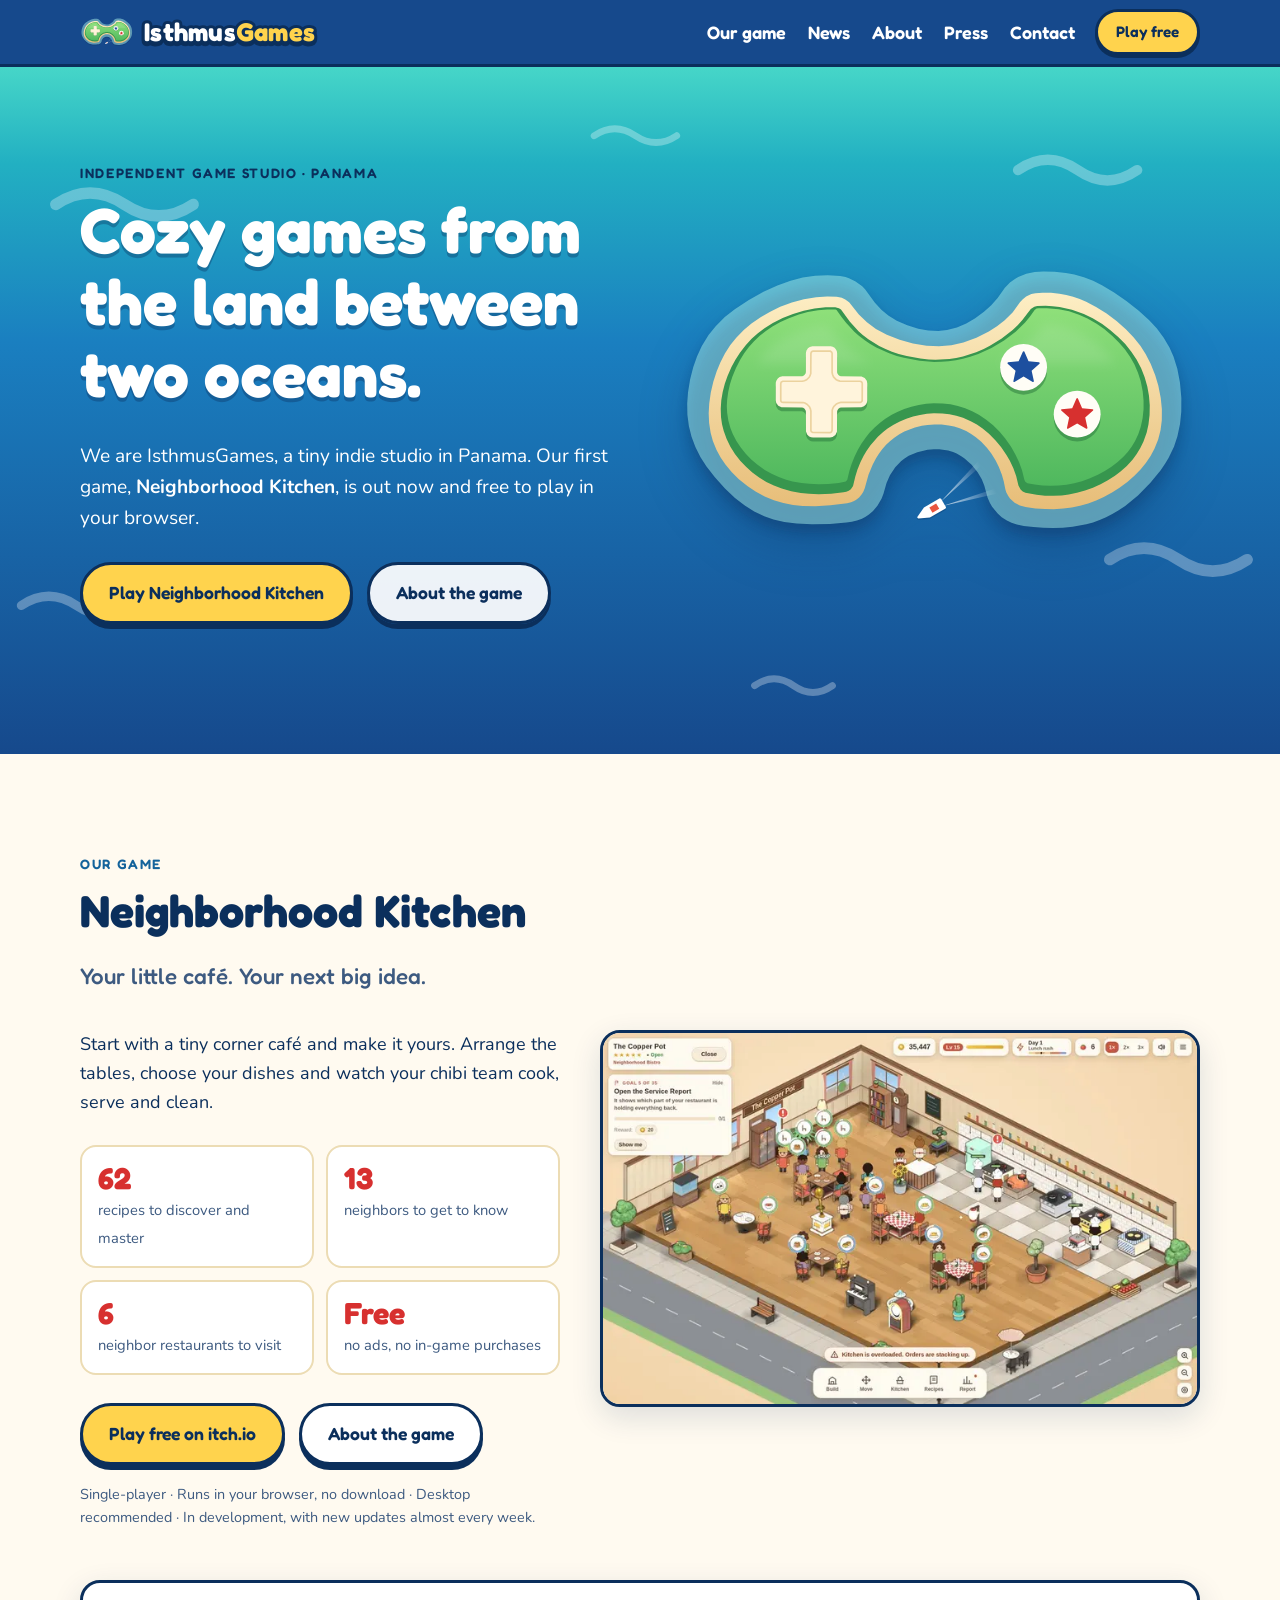
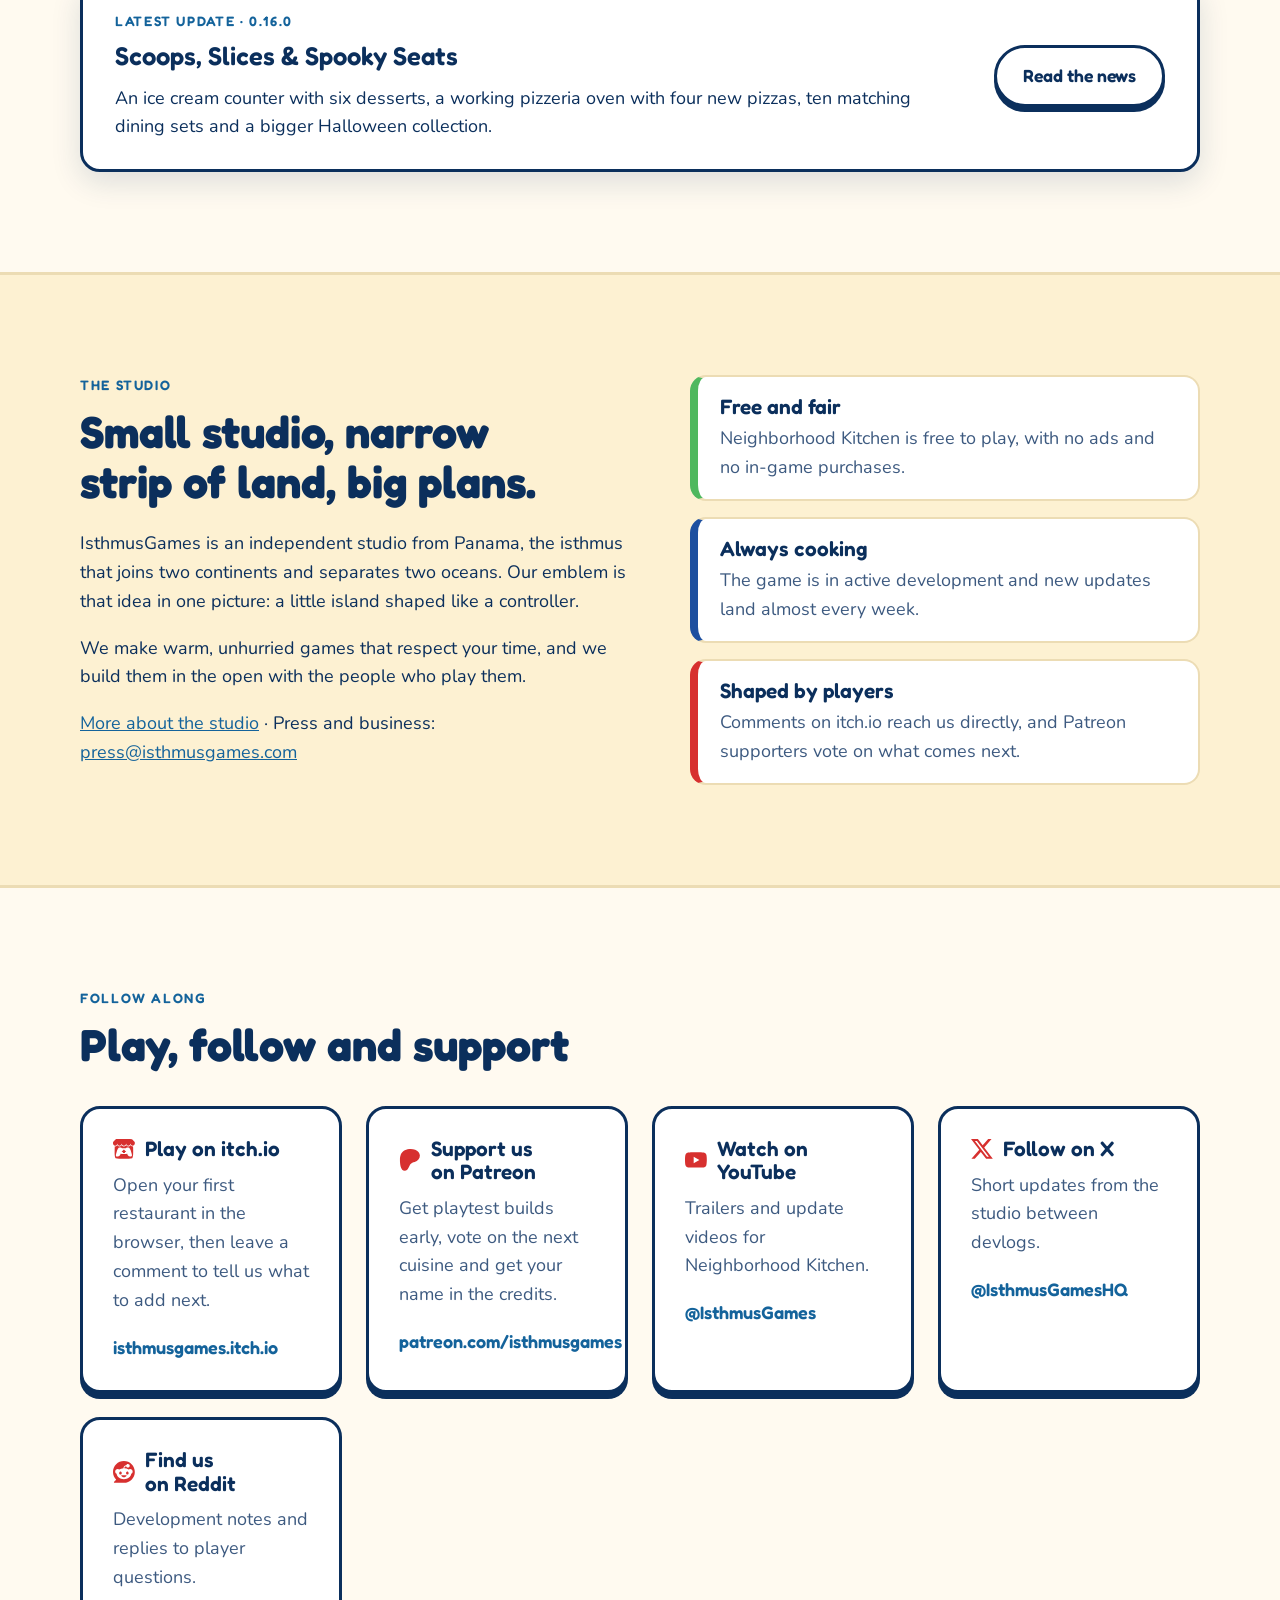
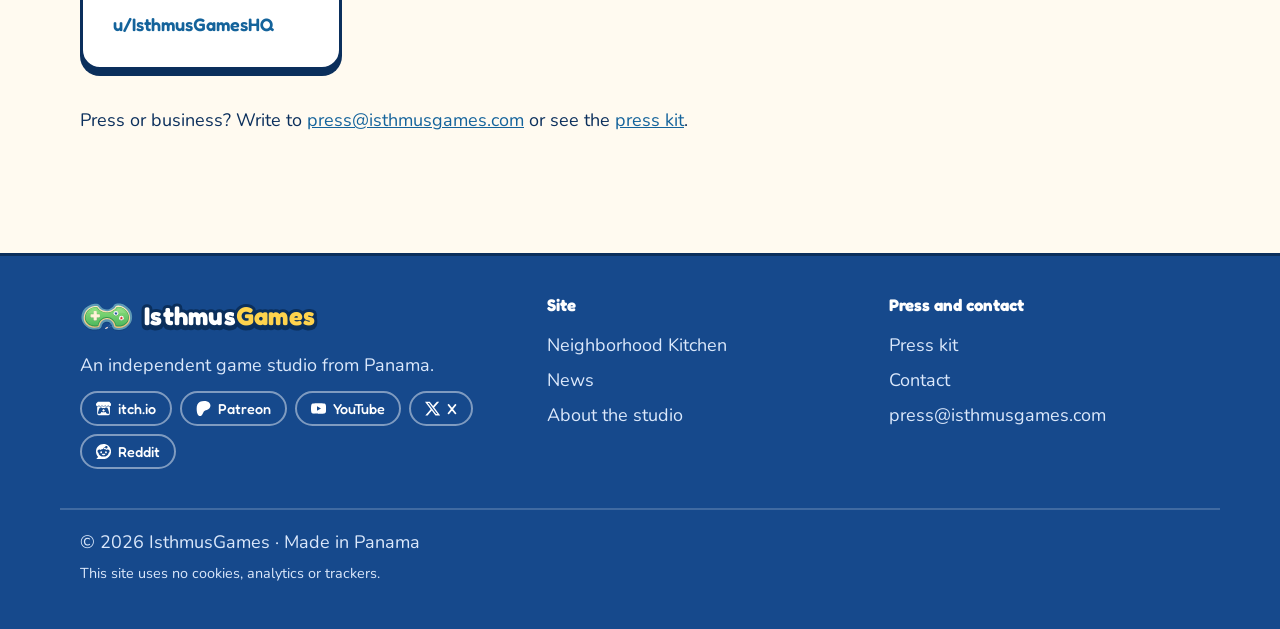
==== commit 446d47aa: "Fix icon loading in the build script Co-Authored-By: Claude Opus 5.5 (1M context) <noreply@anthropic" ====
--- a/index.html
+++ b/index.html
@@ -154,27 +154,27 @@
         
         <div class="cards">
           <a class="card" href="https://isthmusgames.itch.io/neighborhood-kitchen" target="_blank" rel="noopener">
-            <h3>Play on itch.io</h3>
+            <h3><svg class="icon" viewBox="0 0 24 24" aria-hidden="true"><path d="M3.13 1.338C2.08 1.96.02 4.328 0 4.95v1.03c0 1.303 1.22 2.45 2.325 2.45 1.33 0 2.436-1.102 2.436-2.41 0 1.308 1.07 2.41 2.4 2.41 1.328 0 2.362-1.102 2.362-2.41 0 1.308 1.137 2.41 2.466 2.41h.024c1.33 0 2.466-1.102 2.466-2.41 0 1.308 1.034 2.41 2.363 2.41 1.33 0 2.4-1.102 2.4-2.41 0 1.308 1.106 2.41 2.435 2.41C22.78 8.43 24 7.282 24 5.98V4.95c-.02-.62-2.082-2.99-3.13-3.612-3.253-.114-5.508-.134-8.87-.133-3.362 0-7.945.053-8.87.133zm6.376 6.477a2.74 2.74 0 0 1-.468.602c-.5.49-1.19.795-1.947.795a2.786 2.786 0 0 1-1.95-.795c-.182-.178-.32-.37-.446-.59-.127.222-.303.412-.486.59a2.788 2.788 0 0 1-1.95.795c-.092 0-.187-.025-.264-.052-.107 1.113-.152 2.176-.168 2.95v.005l-.006 1.167c.02 2.334-.23 7.564 1.03 8.85 1.952.454 5.545.662 9.15.663 3.605 0 7.198-.21 9.15-.664 1.26-1.284 1.01-6.514 1.03-8.848l-.006-1.167v-.004c-.016-.775-.06-1.838-.168-2.95-.077.026-.172.052-.263.052a2.788 2.788 0 0 1-1.95-.795c-.184-.178-.36-.368-.486-.59-.127.22-.265.412-.447.59a2.786 2.786 0 0 1-1.95.794c-.76 0-1.446-.303-1.948-.793a2.74 2.74 0 0 1-.468-.602 2.738 2.738 0 0 1-.463.602 2.787 2.787 0 0 1-1.95.794h-.16a2.787 2.787 0 0 1-1.95-.793 2.738 2.738 0 0 1-.464-.602zm-2.004 2.59v.002c.795.002 1.5 0 2.373.953.687-.072 1.406-.108 2.125-.107.72 0 1.438.035 2.125.107.873-.953 1.578-.95 2.372-.953.376 0 1.876 0 2.92 2.934l1.123 4.028c.832 2.995-.266 3.068-1.636 3.07-2.03-.075-3.156-1.55-3.156-3.025-1.124.184-2.436.276-3.748.277-1.312 0-2.624-.093-3.748-.277 0 1.475-1.125 2.95-3.156 3.026-1.37-.004-2.468-.077-1.636-3.072l1.122-4.027c1.045-2.934 2.545-2.934 2.92-2.934zM12 12.714c-.002.002-2.14 1.964-2.523 2.662l1.4-.056v1.22c0 .056.56.033 1.123.007.562.026 1.124.05 1.124-.008v-1.22l1.4.055C14.138 14.677 12 12.713 12 12.713z"/></svg>Play on itch.io</h3>
             <p>Open your first restaurant in the browser, then leave a comment to tell us what to add next.</p>
             <span class="card-link">isthmusgames.itch.io</span>
           </a>
           <a class="card" href="https://www.patreon.com/isthmusgames" target="_blank" rel="noopener">
-            <h3>Support us on Patreon</h3>
+            <h3><svg class="icon" viewBox="0 0 24 24" aria-hidden="true"><path d="M22.957 7.21c-.004-3.064-2.391-5.576-5.191-6.482-3.478-1.125-8.064-.962-11.384.604C2.357 3.231 1.093 7.391 1.046 11.54c-.039 3.411.302 12.396 5.369 12.46 3.765.047 4.326-4.804 6.068-7.141 1.24-1.662 2.836-2.132 4.801-2.618 3.376-.836 5.678-3.501 5.673-7.031Z"/></svg>Support us on Patreon</h3>
             <p>Get playtest builds early, vote on the next cuisine and get your name in the credits.</p>
             <span class="card-link">patreon.com/isthmusgames</span>
           </a>
           <a class="card" href="https://www.youtube.com/@IsthmusGames" target="_blank" rel="noopener">
-            <h3>Watch on YouTube</h3>
+            <h3><svg class="icon" viewBox="0 0 24 24" aria-hidden="true"><path d="M23.498 6.186a3.016 3.016 0 0 0-2.122-2.136C19.505 3.545 12 3.545 12 3.545s-7.505 0-9.377.505A3.017 3.017 0 0 0 .502 6.186C0 8.07 0 12 0 12s0 3.93.502 5.814a3.016 3.016 0 0 0 2.122 2.136c1.871.505 9.376.505 9.376.505s7.505 0 9.377-.505a3.015 3.015 0 0 0 2.122-2.136C24 15.93 24 12 24 12s0-3.93-.502-5.814zM9.545 15.568V8.432L15.818 12l-6.273 3.568z"/></svg>Watch on YouTube</h3>
             <p>Trailers and update videos for Neighborhood Kitchen.</p>
             <span class="card-link">@IsthmusGames</span>
           </a>
           <a class="card" href="https://x.com/IsthmusGamesHQ" target="_blank" rel="noopener">
-            <h3>Follow on X</h3>
+            <h3><svg class="icon" viewBox="0 0 24 24" aria-hidden="true"><path d="M18.901 1.153h3.68l-8.04 9.19L24 22.846h-7.406l-5.8-7.584-6.638 7.584H.474l8.6-9.83L0 1.154h7.594l5.243 6.932ZM17.61 20.644h2.039L6.486 3.24H4.298Z"/></svg>Follow on X</h3>
             <p>Short updates from the studio between devlogs.</p>
             <span class="card-link">@IsthmusGamesHQ</span>
           </a>
           <a class="card" href="https://www.reddit.com/user/IsthmusGamesHQ" target="_blank" rel="noopener">
-            <h3>Find us on Reddit</h3>
+            <h3><svg class="icon" viewBox="0 0 24 24" aria-hidden="true"><path d="M12 0C5.373 0 0 5.373 0 12c0 3.314 1.343 6.314 3.515 8.485l-2.286 2.286C.775 23.225 1.097 24 1.738 24H12c6.627 0 12-5.373 12-12S18.627 0 12 0Zm4.388 3.199c1.104 0 1.999.895 1.999 1.999 0 1.105-.895 2-1.999 2-.946 0-1.739-.657-1.947-1.539v.002c-1.147.162-2.032 1.15-2.032 2.341v.007c1.776.067 3.4.567 4.686 1.363.473-.363 1.064-.58 1.707-.58 1.547 0 2.802 1.254 2.802 2.802 0 1.117-.655 2.081-1.601 2.531-.088 3.256-3.637 5.876-7.997 5.876-4.361 0-7.905-2.617-7.998-5.87-.954-.447-1.614-1.415-1.614-2.538 0-1.548 1.255-2.802 2.803-2.802.645 0 1.239.218 1.712.585 1.275-.79 2.881-1.291 4.64-1.365v-.01c0-1.663 1.263-3.034 2.88-3.207.188-.911.993-1.595 1.959-1.595Zm-8.085 8.376c-.784 0-1.459.78-1.506 1.797-.047 1.016.64 1.429 1.426 1.429.786 0 1.371-.369 1.418-1.385.047-1.017-.553-1.841-1.338-1.841Zm7.406 0c-.786 0-1.385.824-1.338 1.841.047 1.017.634 1.385 1.418 1.385.785 0 1.473-.413 1.426-1.429-.046-1.017-.721-1.797-1.506-1.797Zm-3.703 4.013c-.974 0-1.907.048-2.77.135-.147.015-.241.168-.183.305.483 1.154 1.622 1.964 2.953 1.964 1.33 0 2.47-.81 2.953-1.964.057-.137-.037-.29-.184-.305-.863-.087-1.795-.135-2.769-.135Z"/></svg>Find us on Reddit</h3>
             <p>Development notes and replies to player questions.</p>
             <span class="card-link">u/IsthmusGamesHQ</span>
           </a>
@@ -193,11 +193,11 @@
         </div>
         <p>An independent game studio from Panama.</p>
         <p class="social-row">
-          <a href="https://isthmusgames.itch.io" target="_blank" rel="noopener">itch.io</a>
-          <a href="https://www.patreon.com/isthmusgames" target="_blank" rel="noopener">Patreon</a>
-          <a href="https://www.youtube.com/@IsthmusGames" target="_blank" rel="noopener">YouTube</a>
-          <a href="https://x.com/IsthmusGamesHQ" target="_blank" rel="noopener">X</a>
-          <a href="https://www.reddit.com/user/IsthmusGamesHQ" target="_blank" rel="noopener">Reddit</a>
+          <a href="https://isthmusgames.itch.io" target="_blank" rel="noopener"><svg class="icon" viewBox="0 0 24 24" aria-hidden="true"><path d="M3.13 1.338C2.08 1.96.02 4.328 0 4.95v1.03c0 1.303 1.22 2.45 2.325 2.45 1.33 0 2.436-1.102 2.436-2.41 0 1.308 1.07 2.41 2.4 2.41 1.328 0 2.362-1.102 2.362-2.41 0 1.308 1.137 2.41 2.466 2.41h.024c1.33 0 2.466-1.102 2.466-2.41 0 1.308 1.034 2.41 2.363 2.41 1.33 0 2.4-1.102 2.4-2.41 0 1.308 1.106 2.41 2.435 2.41C22.78 8.43 24 7.282 24 5.98V4.95c-.02-.62-2.082-2.99-3.13-3.612-3.253-.114-5.508-.134-8.87-.133-3.362 0-7.945.053-8.87.133zm6.376 6.477a2.74 2.74 0 0 1-.468.602c-.5.49-1.19.795-1.947.795a2.786 2.786 0 0 1-1.95-.795c-.182-.178-.32-.37-.446-.59-.127.222-.303.412-.486.59a2.788 2.788 0 0 1-1.95.795c-.092 0-.187-.025-.264-.052-.107 1.113-.152 2.176-.168 2.95v.005l-.006 1.167c.02 2.334-.23 7.564 1.03 8.85 1.952.454 5.545.662 9.15.663 3.605 0 7.198-.21 9.15-.664 1.26-1.284 1.01-6.514 1.03-8.848l-.006-1.167v-.004c-.016-.775-.06-1.838-.168-2.95-.077.026-.172.052-.263.052a2.788 2.788 0 0 1-1.95-.795c-.184-.178-.36-.368-.486-.59-.127.22-.265.412-.447.59a2.786 2.786 0 0 1-1.95.794c-.76 0-1.446-.303-1.948-.793a2.74 2.74 0 0 1-.468-.602 2.738 2.738 0 0 1-.463.602 2.787 2.787 0 0 1-1.95.794h-.16a2.787 2.787 0 0 1-1.95-.793 2.738 2.738 0 0 1-.464-.602zm-2.004 2.59v.002c.795.002 1.5 0 2.373.953.687-.072 1.406-.108 2.125-.107.72 0 1.438.035 2.125.107.873-.953 1.578-.95 2.372-.953.376 0 1.876 0 2.92 2.934l1.123 4.028c.832 2.995-.266 3.068-1.636 3.07-2.03-.075-3.156-1.55-3.156-3.025-1.124.184-2.436.276-3.748.277-1.312 0-2.624-.093-3.748-.277 0 1.475-1.125 2.95-3.156 3.026-1.37-.004-2.468-.077-1.636-3.072l1.122-4.027c1.045-2.934 2.545-2.934 2.92-2.934zM12 12.714c-.002.002-2.14 1.964-2.523 2.662l1.4-.056v1.22c0 .056.56.033 1.123.007.562.026 1.124.05 1.124-.008v-1.22l1.4.055C14.138 14.677 12 12.713 12 12.713z"/></svg>itch.io</a>
+          <a href="https://www.patreon.com/isthmusgames" target="_blank" rel="noopener"><svg class="icon" viewBox="0 0 24 24" aria-hidden="true"><path d="M22.957 7.21c-.004-3.064-2.391-5.576-5.191-6.482-3.478-1.125-8.064-.962-11.384.604C2.357 3.231 1.093 7.391 1.046 11.54c-.039 3.411.302 12.396 5.369 12.46 3.765.047 4.326-4.804 6.068-7.141 1.24-1.662 2.836-2.132 4.801-2.618 3.376-.836 5.678-3.501 5.673-7.031Z"/></svg>Patreon</a>
+          <a href="https://www.youtube.com/@IsthmusGames" target="_blank" rel="noopener"><svg class="icon" viewBox="0 0 24 24" aria-hidden="true"><path d="M23.498 6.186a3.016 3.016 0 0 0-2.122-2.136C19.505 3.545 12 3.545 12 3.545s-7.505 0-9.377.505A3.017 3.017 0 0 0 .502 6.186C0 8.07 0 12 0 12s0 3.93.502 5.814a3.016 3.016 0 0 0 2.122 2.136c1.871.505 9.376.505 9.376.505s7.505 0 9.377-.505a3.015 3.015 0 0 0 2.122-2.136C24 15.93 24 12 24 12s0-3.93-.502-5.814zM9.545 15.568V8.432L15.818 12l-6.273 3.568z"/></svg>YouTube</a>
+          <a href="https://x.com/IsthmusGamesHQ" target="_blank" rel="noopener"><svg class="icon" viewBox="0 0 24 24" aria-hidden="true"><path d="M18.901 1.153h3.68l-8.04 9.19L24 22.846h-7.406l-5.8-7.584-6.638 7.584H.474l8.6-9.83L0 1.154h7.594l5.243 6.932ZM17.61 20.644h2.039L6.486 3.24H4.298Z"/></svg>X</a>
+          <a href="https://www.reddit.com/user/IsthmusGamesHQ" target="_blank" rel="noopener"><svg class="icon" viewBox="0 0 24 24" aria-hidden="true"><path d="M12 0C5.373 0 0 5.373 0 12c0 3.314 1.343 6.314 3.515 8.485l-2.286 2.286C.775 23.225 1.097 24 1.738 24H12c6.627 0 12-5.373 12-12S18.627 0 12 0Zm4.388 3.199c1.104 0 1.999.895 1.999 1.999 0 1.105-.895 2-1.999 2-.946 0-1.739-.657-1.947-1.539v.002c-1.147.162-2.032 1.15-2.032 2.341v.007c1.776.067 3.4.567 4.686 1.363.473-.363 1.064-.58 1.707-.58 1.547 0 2.802 1.254 2.802 2.802 0 1.117-.655 2.081-1.601 2.531-.088 3.256-3.637 5.876-7.997 5.876-4.361 0-7.905-2.617-7.998-5.87-.954-.447-1.614-1.415-1.614-2.538 0-1.548 1.255-2.802 2.803-2.802.645 0 1.239.218 1.712.585 1.275-.79 2.881-1.291 4.64-1.365v-.01c0-1.663 1.263-3.034 2.88-3.207.188-.911.993-1.595 1.959-1.595Zm-8.085 8.376c-.784 0-1.459.78-1.506 1.797-.047 1.016.64 1.429 1.426 1.429.786 0 1.371-.369 1.418-1.385.047-1.017-.553-1.841-1.338-1.841Zm7.406 0c-.786 0-1.385.824-1.338 1.841.047 1.017.634 1.385 1.418 1.385.785 0 1.473-.413 1.426-1.429-.046-1.017-.721-1.797-1.506-1.797Zm-3.703 4.013c-.974 0-1.907.048-2.77.135-.147.015-.241.168-.183.305.483 1.154 1.622 1.964 2.953 1.964 1.33 0 2.47-.81 2.953-1.964.057-.137-.037-.29-.184-.305-.863-.087-1.795-.135-2.769-.135Z"/></svg>Reddit</a>
         </p>
       </div>
       <nav aria-label="Footer">
--- a/styles.css
+++ b/styles.css
@@ -401,7 +401,13 @@
 .site-footer nav a:hover { color: var(--yellow); text-decoration: underline; }
 .footer-grid p { margin: .6em 0; }
 .social-row { display: flex; flex-wrap: wrap; gap: 8px; }
+.icon { width: 1.05em; height: 1.05em; fill: currentColor; flex: none; }
+.card h3 { display: flex; align-items: center; gap: 10px; }
+.card h3 .icon { color: var(--star-red); }
 .social-row a {
+  display: inline-flex;
+  align-items: center;
+  gap: 7px;
   color: #fff;
   text-decoration: none;
   font-family: var(--font-display);
@@ -414,6 +420,7 @@
 .social-row a:hover { background: var(--yellow); border-color: var(--yellow); color: var(--navy); }
 .footer-base { margin-top: 28px; padding-top: 18px; border-top: 2px solid rgba(255, 255, 255, .18); }
 .footer-base p { margin: 0 0 .3em; }
+.site-footer .fineprint { color: #dbe8fb; }
 
 .section-head { max-width: 720px; margin-bottom: 36px; }
 
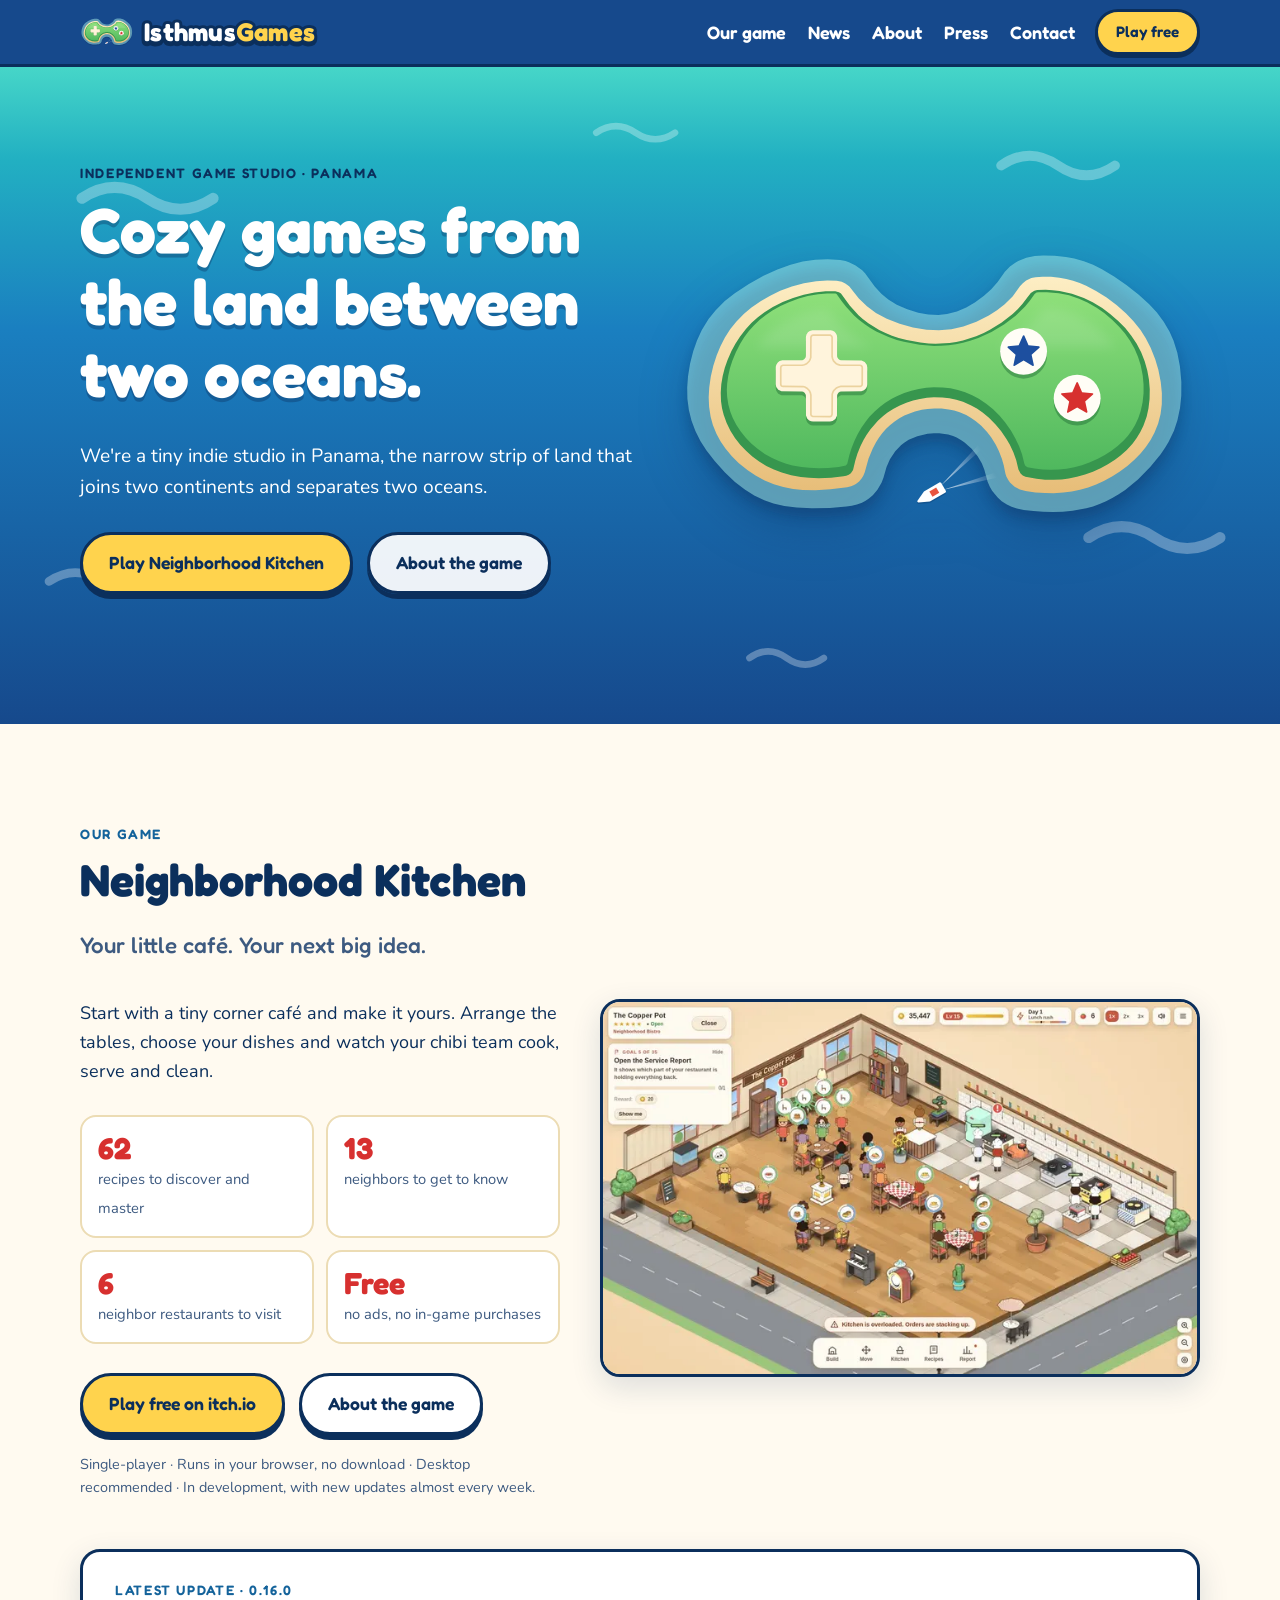
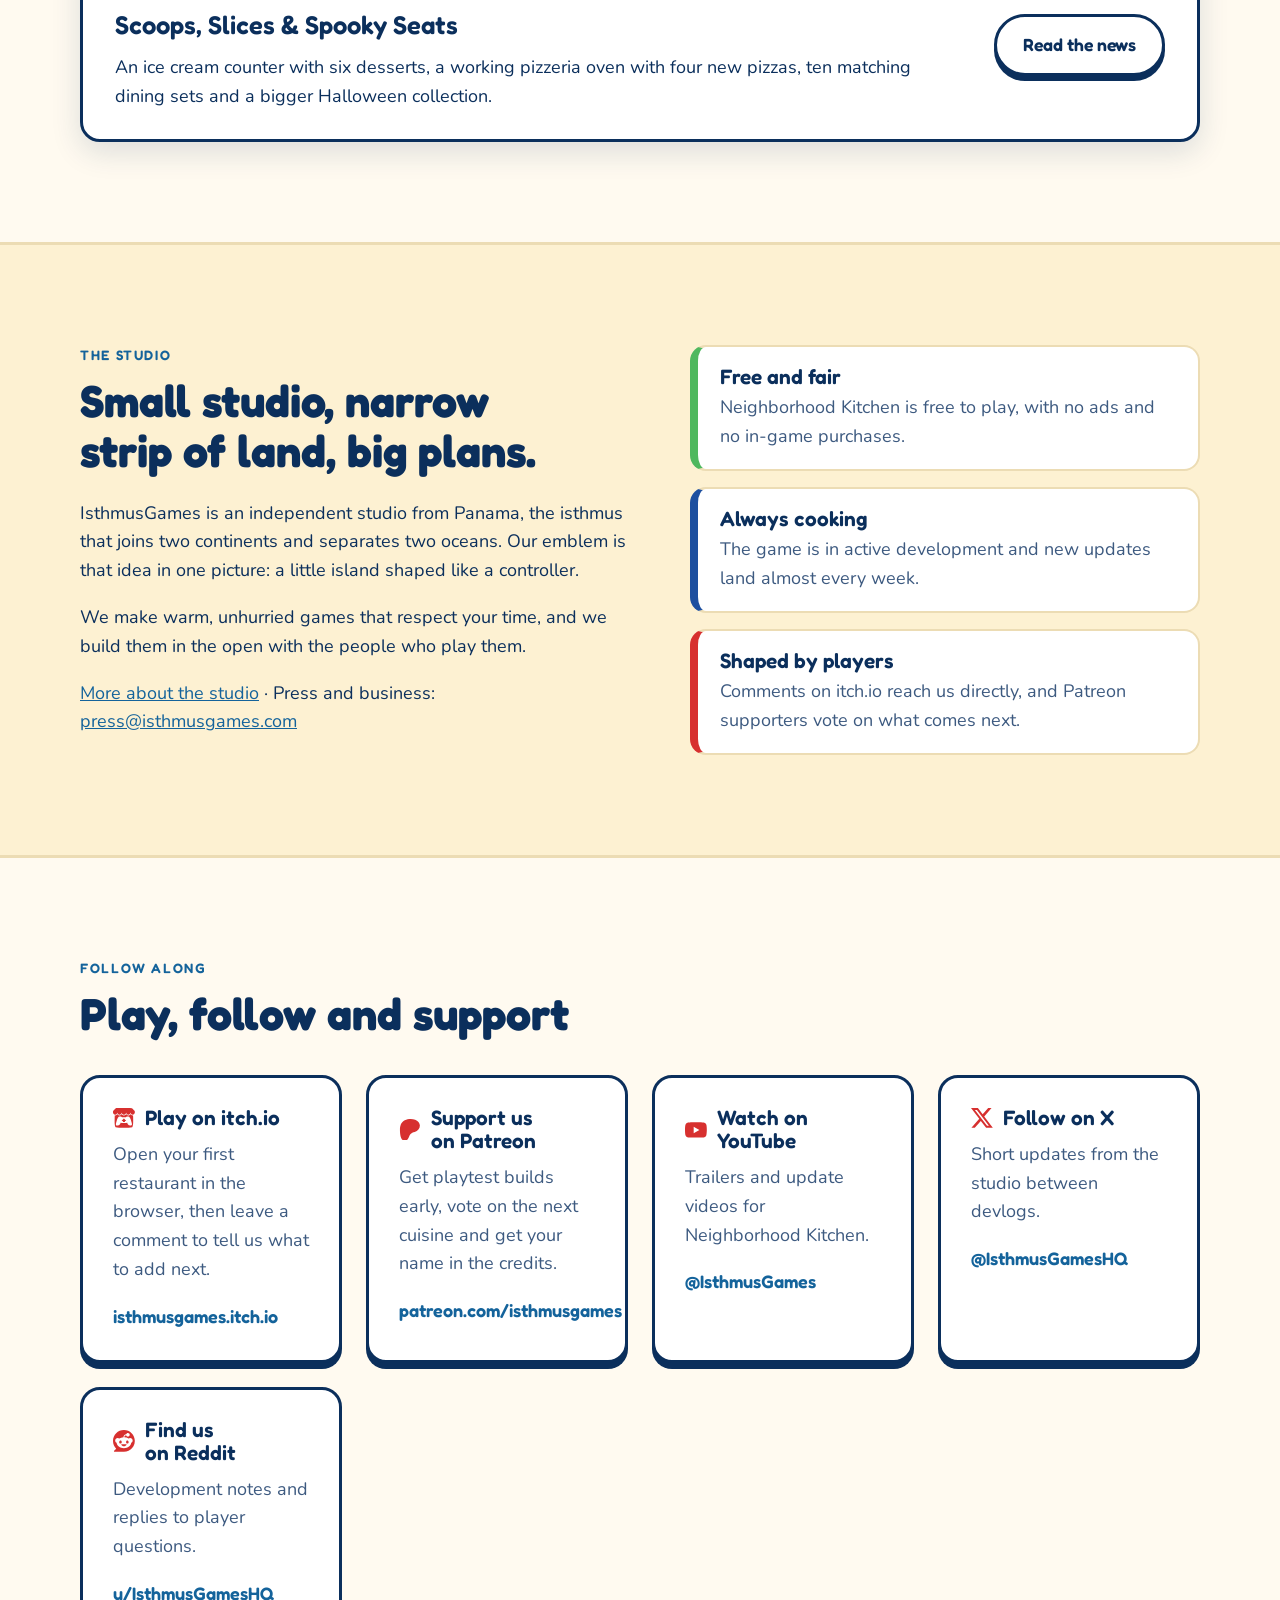
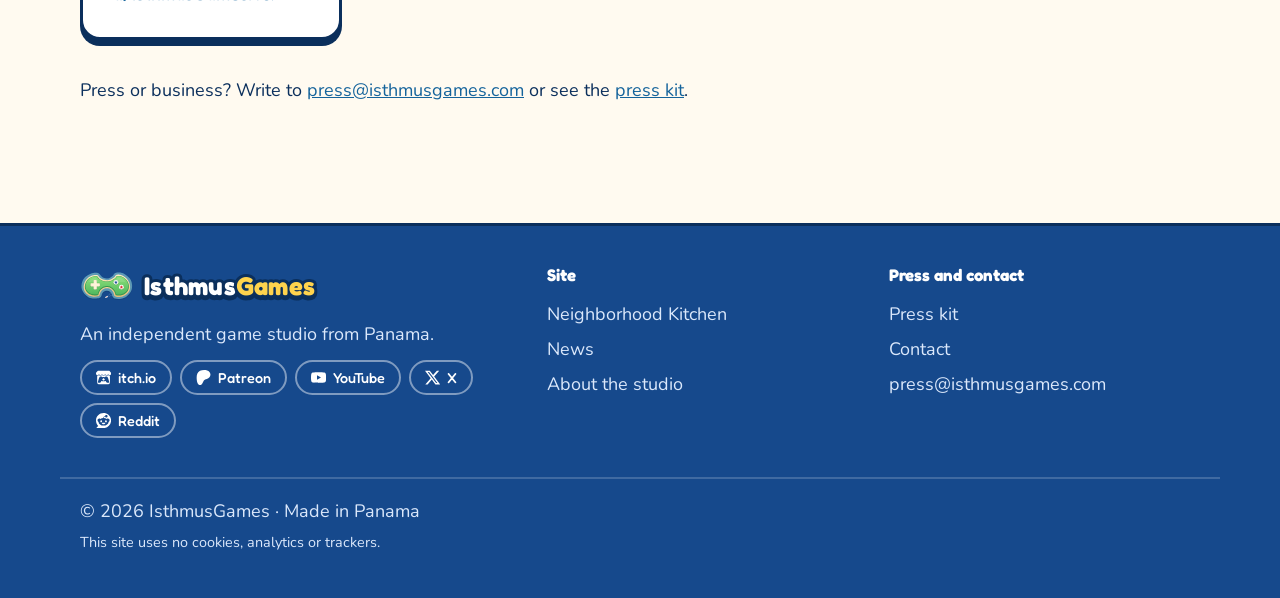
==== commit fa5dc99f: "Rewrite hero and founder copy, refresh press kit Co-Authored-By: Claude Opus 5.5 (1M context) <norep" ====
--- a/index.html
+++ b/index.html
@@ -28,7 +28,7 @@
   <link rel="preload" href="/assets/fonts/nunito-latin.woff2" as="font" type="font/woff2" crossorigin>
   <link rel="stylesheet" href="/fonts.css">
   <link rel="stylesheet" href="/styles.css">
-  <script type="application/ld+json">{"@context":"https://schema.org","@type":"Organization","name":"IsthmusGames","url":"https://isthmusgames.com","logo":"https://isthmusgames.com/assets/icon-512.png","email":"press@isthmusgames.com","description":"An independent game studio from Panama.","foundingLocation":{"@type":"Country","name":"Panama"},"founder":{"@type":"Person","name":"Hasan Patel"},"sameAs":["https://isthmusgames.itch.io","https://www.patreon.com/isthmusgames","https://www.youtube.com/@IsthmusGames","https://x.com/IsthmusGamesHQ","https://www.reddit.com/user/IsthmusGamesHQ"]}</script>
+  <script type="application/ld+json">{"@context":"https://schema.org","@type":"Organization","name":"IsthmusGames","url":"https://isthmusgames.com","logo":"https://isthmusgames.com/assets/icon-512.png","email":"press@isthmusgames.com","description":"An independent game studio from Panama.","foundingLocation":{"@type":"Country","name":"Panama"},"founder":{"@type":"Person","name":"Hasan Patel","image":"https://isthmusgames.com/assets/founder-hasan-patel-portrait.jpg"},"sameAs":["https://isthmusgames.itch.io","https://www.patreon.com/isthmusgames","https://www.youtube.com/@IsthmusGames","https://x.com/IsthmusGamesHQ","https://www.reddit.com/user/IsthmusGamesHQ"]}</script>
 </head>
 <body>
   <a class="skip" href="#main">Skip to content</a>
@@ -65,7 +65,7 @@
         <div class="hero-copy">
           <p class="eyebrow">Independent game studio · Panama</p>
           <h1>Cozy games from the land between two oceans.</h1>
-          <p class="lede">We are IsthmusGames, a tiny indie studio in Panama. Our first game, <strong>Neighborhood Kitchen</strong>, is out now and free to play in your browser.</p>
+          <p class="lede">We're a tiny indie studio in Panama, the narrow strip of land that joins two continents and separates two oceans.</p>
           <div class="actions">
             <a class="btn btn-primary" href="https://isthmusgames.itch.io/neighborhood-kitchen" target="_blank" rel="noopener">Play Neighborhood Kitchen</a>
             <a class="btn btn-ghost" href="/neighborhood-kitchen/">About the game</a>
--- a/styles.css
+++ b/styles.css
@@ -262,6 +262,25 @@
 .prose li::marker { color: var(--star-red); }
 
 .contact-line { margin-top: 2em; }
+
+/* Founder */
+
+.founder {
+  display: grid;
+  grid-template-columns: 220px 1fr;
+  gap: 28px;
+  align-items: center;
+  margin: 0 0 2em;
+  padding: 20px;
+  background: var(--surface);
+  border: 3px solid var(--navy);
+  border-radius: var(--radius);
+  box-shadow: var(--shadow);
+}
+.founder img { width: 100%; border-radius: 14px; border: 2px solid var(--navy); }
+.founder h2 { margin: 0 0 .1em; font-size: 1.6rem; }
+.founder .tagline { font-size: 1.05rem; margin-bottom: .6em; }
+.founder p:last-child { margin: 0; color: var(--text-soft); }
 
 /* Trailer */
 
@@ -604,7 +623,8 @@
   html { scroll-padding-top: 110px; }
   .header-row { flex-wrap: wrap; justify-content: space-between; padding-top: 8px; }
   .site-header nav { order: 3; width: 100%; margin: 0; gap: 18px; overflow-x: auto; padding-bottom: 10px; font-size: .95rem; white-space: nowrap; }
-  .shots, .shots-wide, .feature-grid, .footer-grid, .downloads { grid-template-columns: 1fr; }
+  .shots, .shots-wide, .feature-grid, .footer-grid, .downloads, .founder { grid-template-columns: 1fr; }
+  .founder img { max-width: 240px; }
   .facts > div { grid-template-columns: 1fr; gap: 2px; }
   .wordmark { font-size: 1.3rem; -webkit-text-stroke-width: 5px; }
   .brand img { width: 44px; }
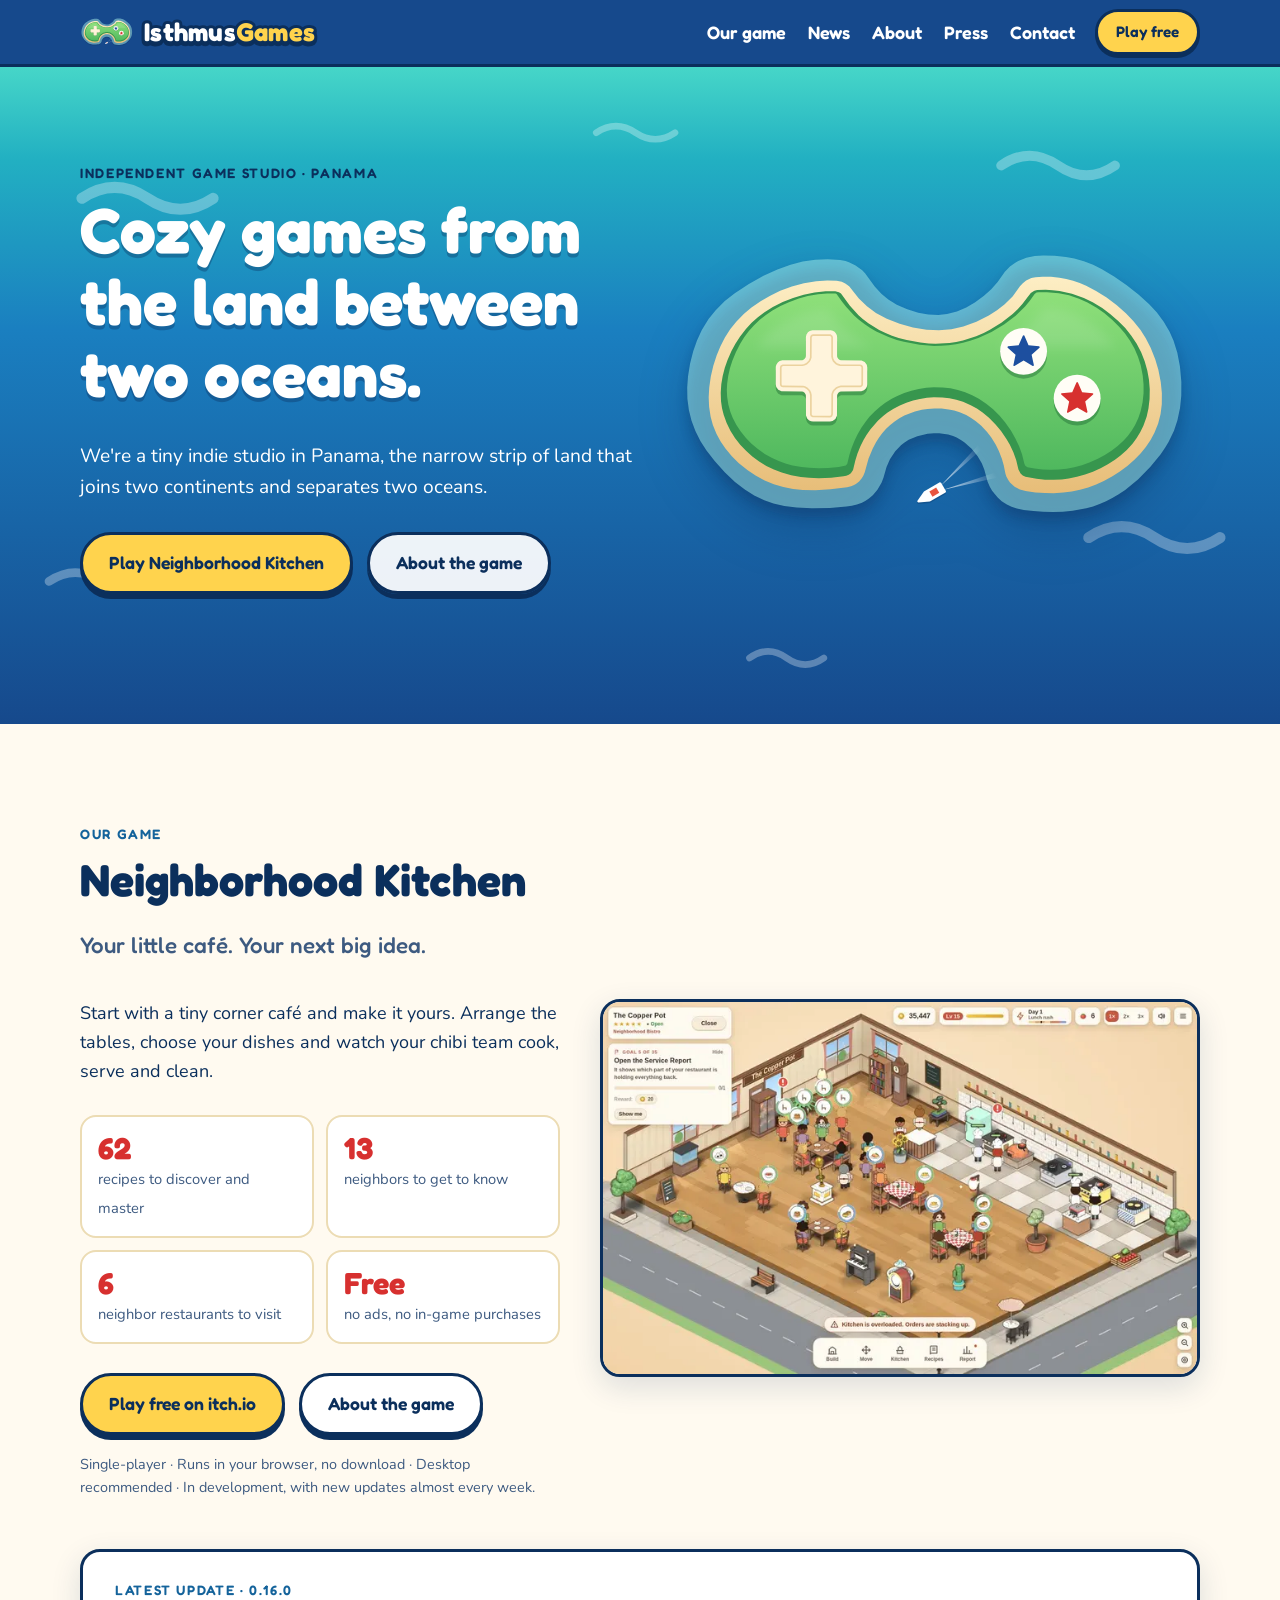
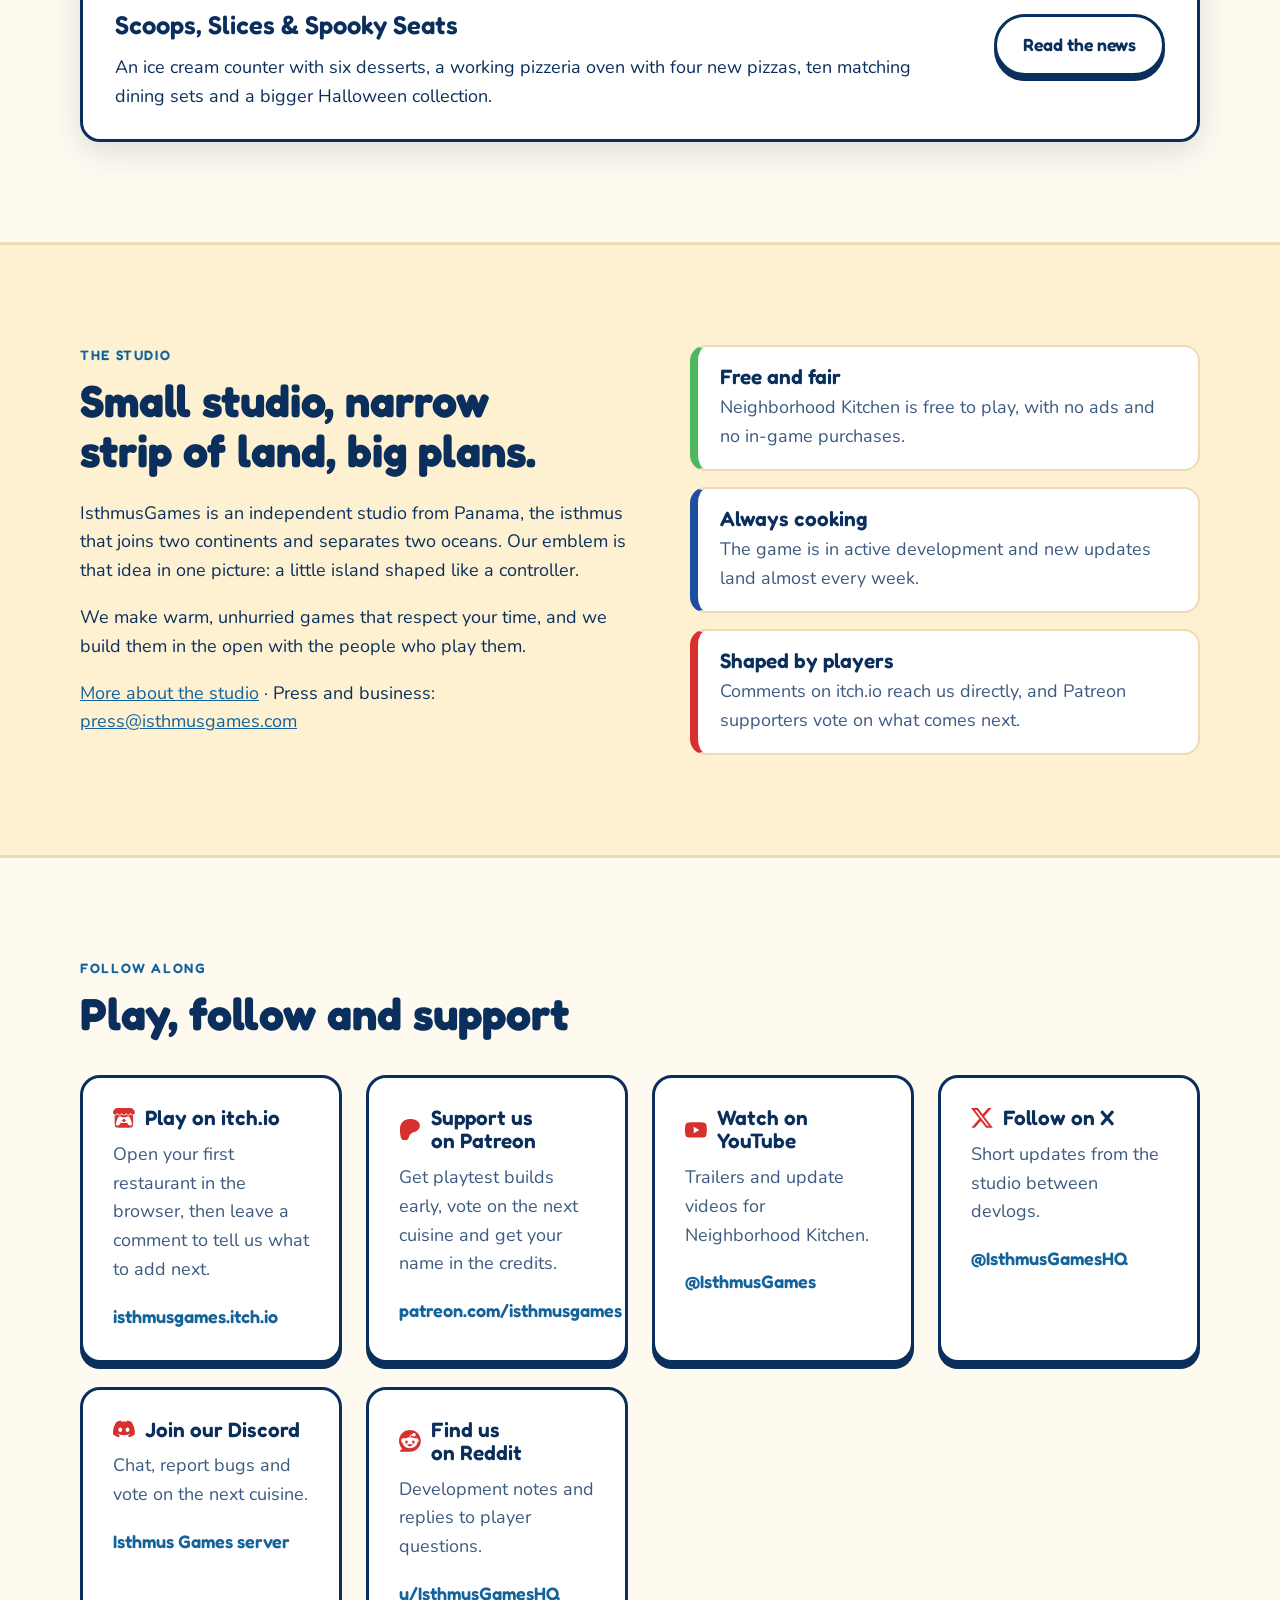
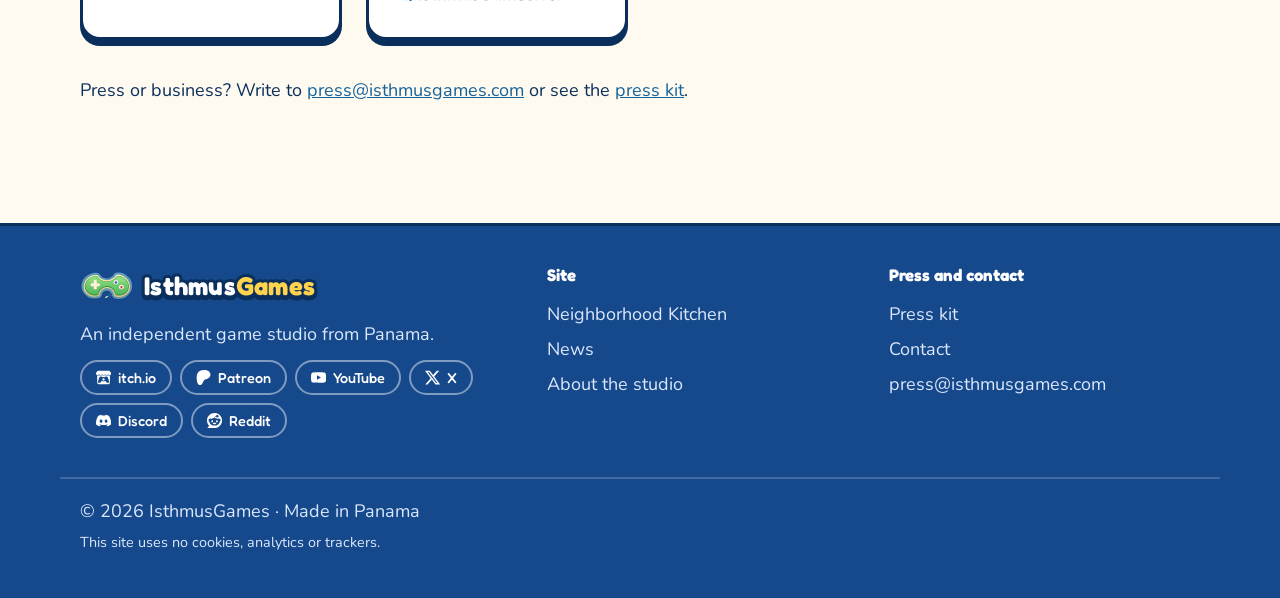
==== commit ede5fc84: "Add Discord link with icon to the social links Co-Authored-By: Claude Opus 5.5 (1M context) <noreply" ====
--- a/index.html
+++ b/index.html
@@ -28,7 +28,7 @@
   <link rel="preload" href="/assets/fonts/nunito-latin.woff2" as="font" type="font/woff2" crossorigin>
   <link rel="stylesheet" href="/fonts.css">
   <link rel="stylesheet" href="/styles.css">
-  <script type="application/ld+json">{"@context":"https://schema.org","@type":"Organization","name":"IsthmusGames","url":"https://isthmusgames.com","logo":"https://isthmusgames.com/assets/icon-512.png","email":"press@isthmusgames.com","description":"An independent game studio from Panama.","foundingLocation":{"@type":"Country","name":"Panama"},"founder":{"@type":"Person","name":"Hasan Patel","image":"https://isthmusgames.com/assets/founder-hasan-patel-portrait.jpg"},"sameAs":["https://isthmusgames.itch.io","https://www.patreon.com/isthmusgames","https://www.youtube.com/@IsthmusGames","https://x.com/IsthmusGamesHQ","https://www.reddit.com/user/IsthmusGamesHQ"]}</script>
+  <script type="application/ld+json">{"@context":"https://schema.org","@type":"Organization","name":"IsthmusGames","url":"https://isthmusgames.com","logo":"https://isthmusgames.com/assets/icon-512.png","email":"press@isthmusgames.com","description":"An independent game studio from Panama.","foundingLocation":{"@type":"Country","name":"Panama"},"founder":{"@type":"Person","name":"Hasan Patel","image":"https://isthmusgames.com/assets/founder-hasan-patel-portrait.jpg"},"sameAs":["https://isthmusgames.itch.io","https://www.patreon.com/isthmusgames","https://www.youtube.com/@IsthmusGames","https://x.com/IsthmusGamesHQ","https://discord.gg/mu7STJRDSa","https://www.reddit.com/user/IsthmusGamesHQ"]}</script>
 </head>
 <body>
   <a class="skip" href="#main">Skip to content</a>
@@ -173,6 +173,11 @@
             <p>Short updates from the studio between devlogs.</p>
             <span class="card-link">@IsthmusGamesHQ</span>
           </a>
+          <a class="card" href="https://discord.gg/mu7STJRDSa" target="_blank" rel="noopener">
+            <h3><svg class="icon" viewBox="0 0 24 24" aria-hidden="true"><path d="M20.317 4.3698a19.7913 19.7913 0 00-4.8851-1.5152.0741.0741 0 00-.0785.0371c-.211.3753-.4447.8648-.6083 1.2495-1.8447-.2762-3.68-.2762-5.4868 0-.1636-.3933-.4058-.8742-.6177-1.2495a.077.077 0 00-.0785-.037 19.7363 19.7363 0 00-4.8852 1.515.0699.0699 0 00-.0321.0277C.5334 9.0458-.319 13.5799.0992 18.0578a.0824.0824 0 00.0312.0561c2.0528 1.5076 4.0413 2.4228 5.9929 3.0294a.0777.0777 0 00.0842-.0276c.4616-.6304.8731-1.2952 1.226-1.9942a.076.076 0 00-.0416-.1057c-.6528-.2476-1.2743-.5495-1.8722-.8923a.077.077 0 01-.0076-.1277c.1258-.0943.2517-.1923.3718-.2914a.0743.0743 0 01.0776-.0105c3.9278 1.7933 8.18 1.7933 12.0614 0a.0739.0739 0 01.0785.0095c.1202.099.246.1981.3728.2924a.077.077 0 01-.0066.1276 12.2986 12.2986 0 01-1.873.8914.0766.0766 0 00-.0407.1067c.3604.698.7719 1.3628 1.225 1.9932a.076.076 0 00.0842.0286c1.961-.6067 3.9495-1.5219 6.0023-3.0294a.077.077 0 00.0313-.0552c.5004-5.177-.8382-9.6739-3.5485-13.6604a.061.061 0 00-.0312-.0286zM8.02 15.3312c-1.1825 0-2.1569-1.0857-2.1569-2.419 0-1.3332.9555-2.4189 2.157-2.4189 1.2108 0 2.1757 1.0952 2.1568 2.419 0 1.3332-.9555 2.4189-2.1569 2.4189zm7.9748 0c-1.1825 0-2.1569-1.0857-2.1569-2.419 0-1.3332.9554-2.4189 2.1569-2.4189 1.2108 0 2.1757 1.0952 2.1568 2.419 0 1.3332-.946 2.4189-2.1568 2.4189Z"/></svg>Join our Discord</h3>
+            <p>Chat, report bugs and vote on the next cuisine.</p>
+            <span class="card-link">Isthmus Games server</span>
+          </a>
           <a class="card" href="https://www.reddit.com/user/IsthmusGamesHQ" target="_blank" rel="noopener">
             <h3><svg class="icon" viewBox="0 0 24 24" aria-hidden="true"><path d="M12 0C5.373 0 0 5.373 0 12c0 3.314 1.343 6.314 3.515 8.485l-2.286 2.286C.775 23.225 1.097 24 1.738 24H12c6.627 0 12-5.373 12-12S18.627 0 12 0Zm4.388 3.199c1.104 0 1.999.895 1.999 1.999 0 1.105-.895 2-1.999 2-.946 0-1.739-.657-1.947-1.539v.002c-1.147.162-2.032 1.15-2.032 2.341v.007c1.776.067 3.4.567 4.686 1.363.473-.363 1.064-.58 1.707-.58 1.547 0 2.802 1.254 2.802 2.802 0 1.117-.655 2.081-1.601 2.531-.088 3.256-3.637 5.876-7.997 5.876-4.361 0-7.905-2.617-7.998-5.87-.954-.447-1.614-1.415-1.614-2.538 0-1.548 1.255-2.802 2.803-2.802.645 0 1.239.218 1.712.585 1.275-.79 2.881-1.291 4.64-1.365v-.01c0-1.663 1.263-3.034 2.88-3.207.188-.911.993-1.595 1.959-1.595Zm-8.085 8.376c-.784 0-1.459.78-1.506 1.797-.047 1.016.64 1.429 1.426 1.429.786 0 1.371-.369 1.418-1.385.047-1.017-.553-1.841-1.338-1.841Zm7.406 0c-.786 0-1.385.824-1.338 1.841.047 1.017.634 1.385 1.418 1.385.785 0 1.473-.413 1.426-1.429-.046-1.017-.721-1.797-1.506-1.797Zm-3.703 4.013c-.974 0-1.907.048-2.77.135-.147.015-.241.168-.183.305.483 1.154 1.622 1.964 2.953 1.964 1.33 0 2.47-.81 2.953-1.964.057-.137-.037-.29-.184-.305-.863-.087-1.795-.135-2.769-.135Z"/></svg>Find us on Reddit</h3>
             <p>Development notes and replies to player questions.</p>
@@ -197,6 +202,7 @@
           <a href="https://www.patreon.com/isthmusgames" target="_blank" rel="noopener"><svg class="icon" viewBox="0 0 24 24" aria-hidden="true"><path d="M22.957 7.21c-.004-3.064-2.391-5.576-5.191-6.482-3.478-1.125-8.064-.962-11.384.604C2.357 3.231 1.093 7.391 1.046 11.54c-.039 3.411.302 12.396 5.369 12.46 3.765.047 4.326-4.804 6.068-7.141 1.24-1.662 2.836-2.132 4.801-2.618 3.376-.836 5.678-3.501 5.673-7.031Z"/></svg>Patreon</a>
           <a href="https://www.youtube.com/@IsthmusGames" target="_blank" rel="noopener"><svg class="icon" viewBox="0 0 24 24" aria-hidden="true"><path d="M23.498 6.186a3.016 3.016 0 0 0-2.122-2.136C19.505 3.545 12 3.545 12 3.545s-7.505 0-9.377.505A3.017 3.017 0 0 0 .502 6.186C0 8.07 0 12 0 12s0 3.93.502 5.814a3.016 3.016 0 0 0 2.122 2.136c1.871.505 9.376.505 9.376.505s7.505 0 9.377-.505a3.015 3.015 0 0 0 2.122-2.136C24 15.93 24 12 24 12s0-3.93-.502-5.814zM9.545 15.568V8.432L15.818 12l-6.273 3.568z"/></svg>YouTube</a>
           <a href="https://x.com/IsthmusGamesHQ" target="_blank" rel="noopener"><svg class="icon" viewBox="0 0 24 24" aria-hidden="true"><path d="M18.901 1.153h3.68l-8.04 9.19L24 22.846h-7.406l-5.8-7.584-6.638 7.584H.474l8.6-9.83L0 1.154h7.594l5.243 6.932ZM17.61 20.644h2.039L6.486 3.24H4.298Z"/></svg>X</a>
+          <a href="https://discord.gg/mu7STJRDSa" target="_blank" rel="noopener"><svg class="icon" viewBox="0 0 24 24" aria-hidden="true"><path d="M20.317 4.3698a19.7913 19.7913 0 00-4.8851-1.5152.0741.0741 0 00-.0785.0371c-.211.3753-.4447.8648-.6083 1.2495-1.8447-.2762-3.68-.2762-5.4868 0-.1636-.3933-.4058-.8742-.6177-1.2495a.077.077 0 00-.0785-.037 19.7363 19.7363 0 00-4.8852 1.515.0699.0699 0 00-.0321.0277C.5334 9.0458-.319 13.5799.0992 18.0578a.0824.0824 0 00.0312.0561c2.0528 1.5076 4.0413 2.4228 5.9929 3.0294a.0777.0777 0 00.0842-.0276c.4616-.6304.8731-1.2952 1.226-1.9942a.076.076 0 00-.0416-.1057c-.6528-.2476-1.2743-.5495-1.8722-.8923a.077.077 0 01-.0076-.1277c.1258-.0943.2517-.1923.3718-.2914a.0743.0743 0 01.0776-.0105c3.9278 1.7933 8.18 1.7933 12.0614 0a.0739.0739 0 01.0785.0095c.1202.099.246.1981.3728.2924a.077.077 0 01-.0066.1276 12.2986 12.2986 0 01-1.873.8914.0766.0766 0 00-.0407.1067c.3604.698.7719 1.3628 1.225 1.9932a.076.076 0 00.0842.0286c1.961-.6067 3.9495-1.5219 6.0023-3.0294a.077.077 0 00.0313-.0552c.5004-5.177-.8382-9.6739-3.5485-13.6604a.061.061 0 00-.0312-.0286zM8.02 15.3312c-1.1825 0-2.1569-1.0857-2.1569-2.419 0-1.3332.9555-2.4189 2.157-2.4189 1.2108 0 2.1757 1.0952 2.1568 2.419 0 1.3332-.9555 2.4189-2.1569 2.4189zm7.9748 0c-1.1825 0-2.1569-1.0857-2.1569-2.419 0-1.3332.9554-2.4189 2.1569-2.4189 1.2108 0 2.1757 1.0952 2.1568 2.419 0 1.3332-.946 2.4189-2.1568 2.4189Z"/></svg>Discord</a>
           <a href="https://www.reddit.com/user/IsthmusGamesHQ" target="_blank" rel="noopener"><svg class="icon" viewBox="0 0 24 24" aria-hidden="true"><path d="M12 0C5.373 0 0 5.373 0 12c0 3.314 1.343 6.314 3.515 8.485l-2.286 2.286C.775 23.225 1.097 24 1.738 24H12c6.627 0 12-5.373 12-12S18.627 0 12 0Zm4.388 3.199c1.104 0 1.999.895 1.999 1.999 0 1.105-.895 2-1.999 2-.946 0-1.739-.657-1.947-1.539v.002c-1.147.162-2.032 1.15-2.032 2.341v.007c1.776.067 3.4.567 4.686 1.363.473-.363 1.064-.58 1.707-.58 1.547 0 2.802 1.254 2.802 2.802 0 1.117-.655 2.081-1.601 2.531-.088 3.256-3.637 5.876-7.997 5.876-4.361 0-7.905-2.617-7.998-5.87-.954-.447-1.614-1.415-1.614-2.538 0-1.548 1.255-2.802 2.803-2.802.645 0 1.239.218 1.712.585 1.275-.79 2.881-1.291 4.64-1.365v-.01c0-1.663 1.263-3.034 2.88-3.207.188-.911.993-1.595 1.959-1.595Zm-8.085 8.376c-.784 0-1.459.78-1.506 1.797-.047 1.016.64 1.429 1.426 1.429.786 0 1.371-.369 1.418-1.385.047-1.017-.553-1.841-1.338-1.841Zm7.406 0c-.786 0-1.385.824-1.338 1.841.047 1.017.634 1.385 1.418 1.385.785 0 1.473-.413 1.426-1.429-.046-1.017-.721-1.797-1.506-1.797Zm-3.703 4.013c-.974 0-1.907.048-2.77.135-.147.015-.241.168-.183.305.483 1.154 1.622 1.964 2.953 1.964 1.33 0 2.47-.81 2.953-1.964.057-.137-.037-.29-.184-.305-.863-.087-1.795-.135-2.769-.135Z"/></svg>Reddit</a>
         </p>
       </div>
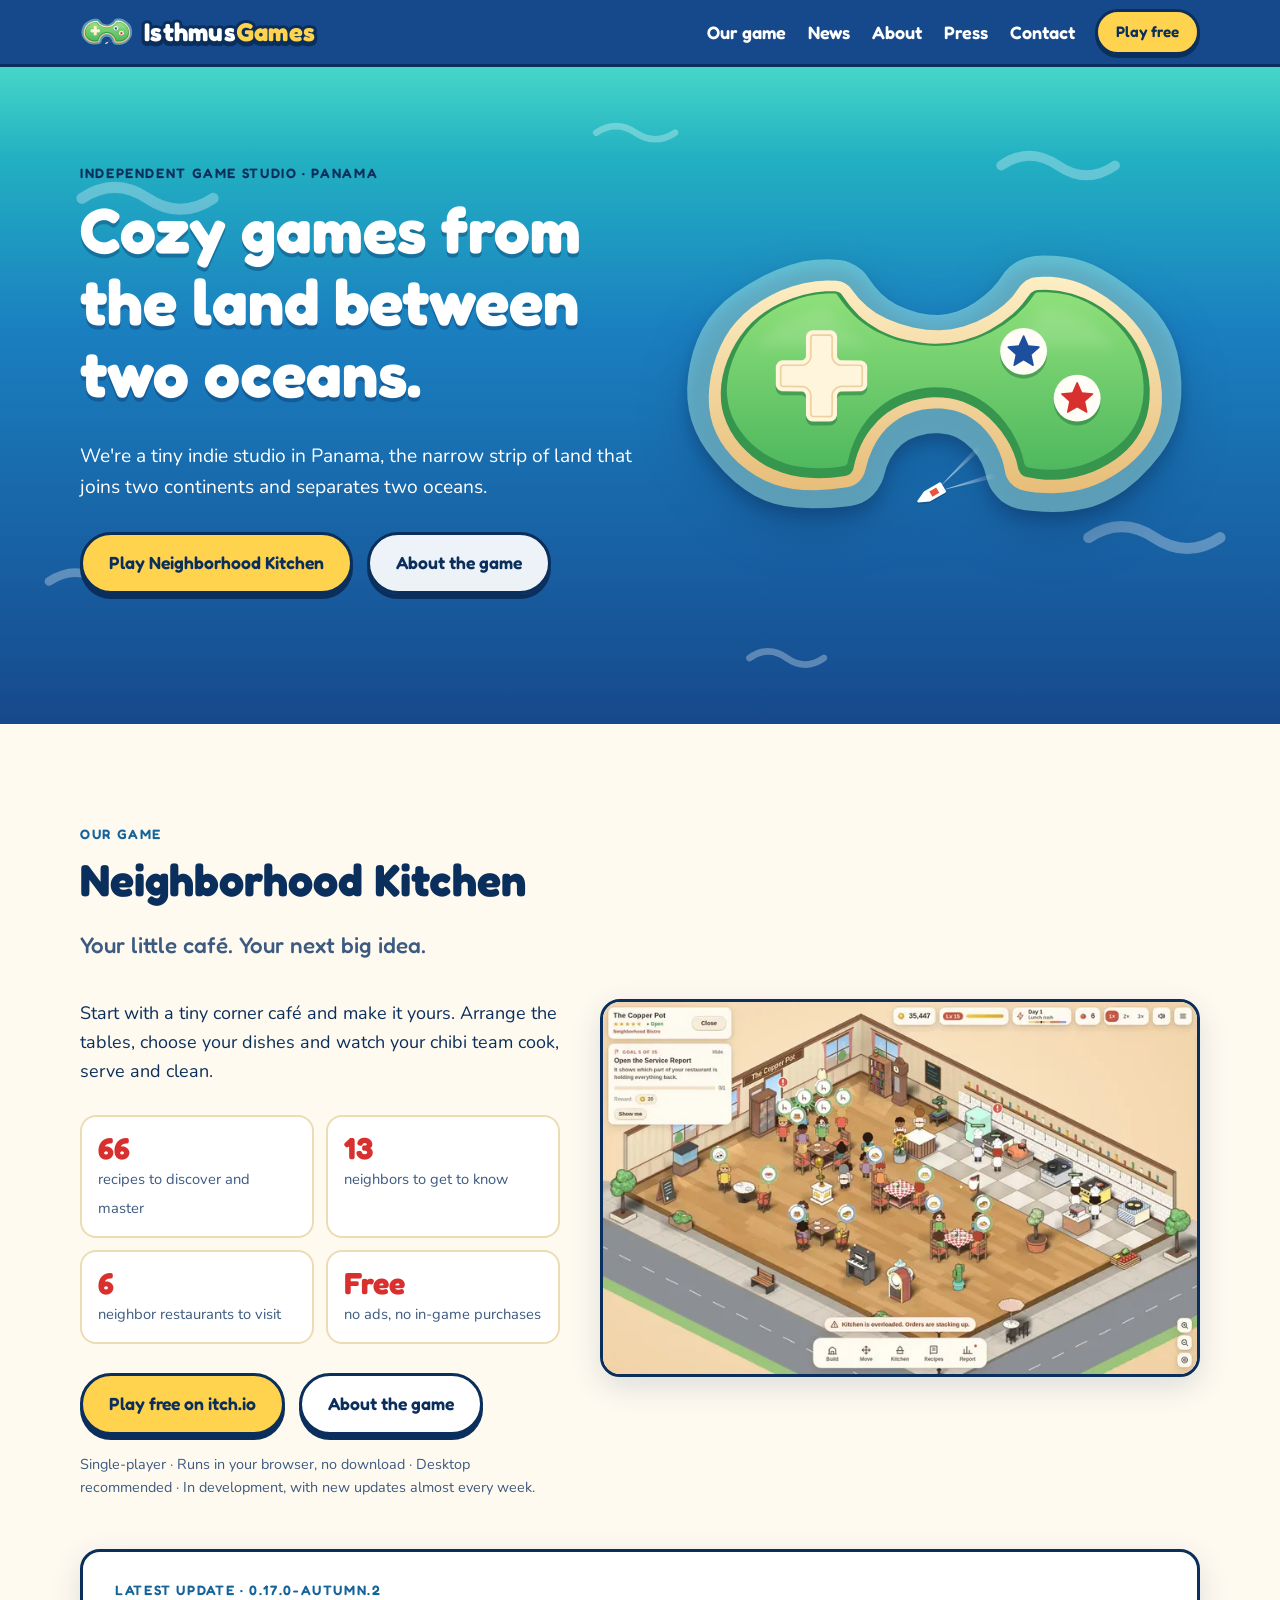
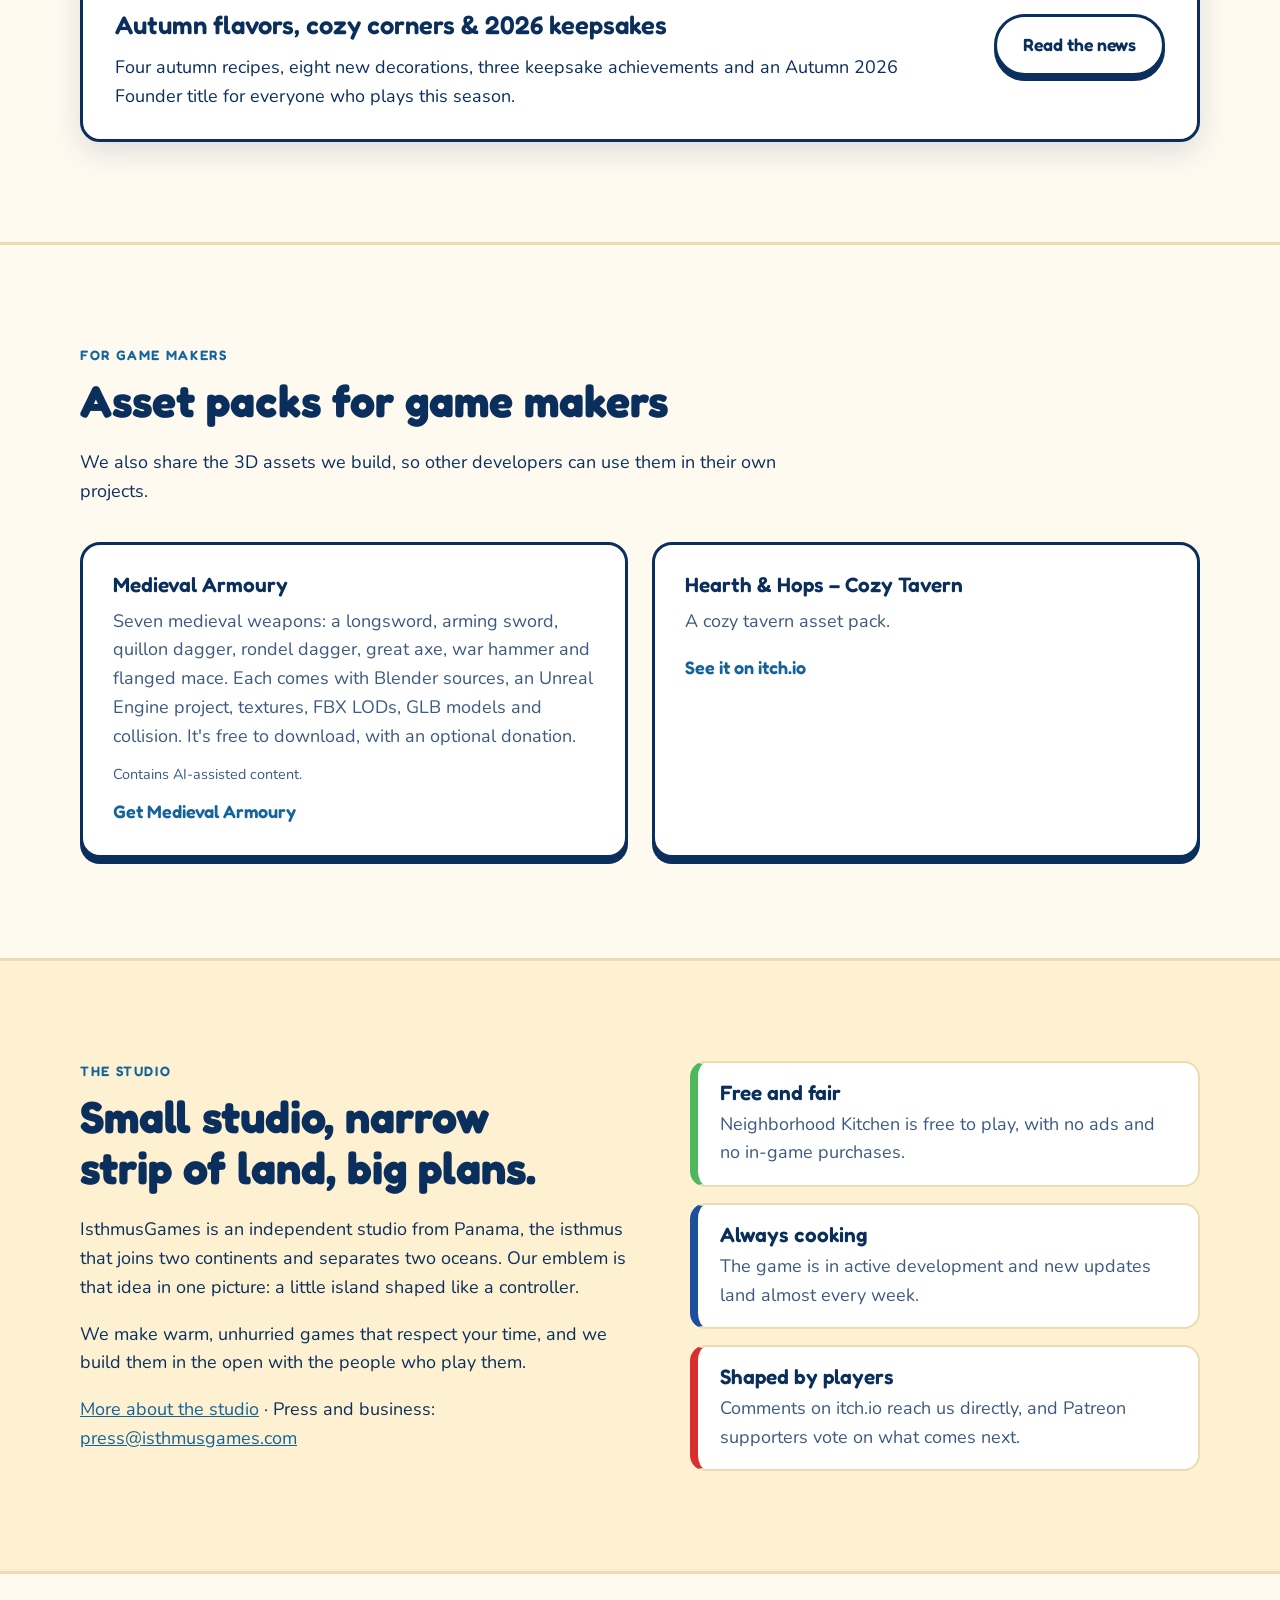
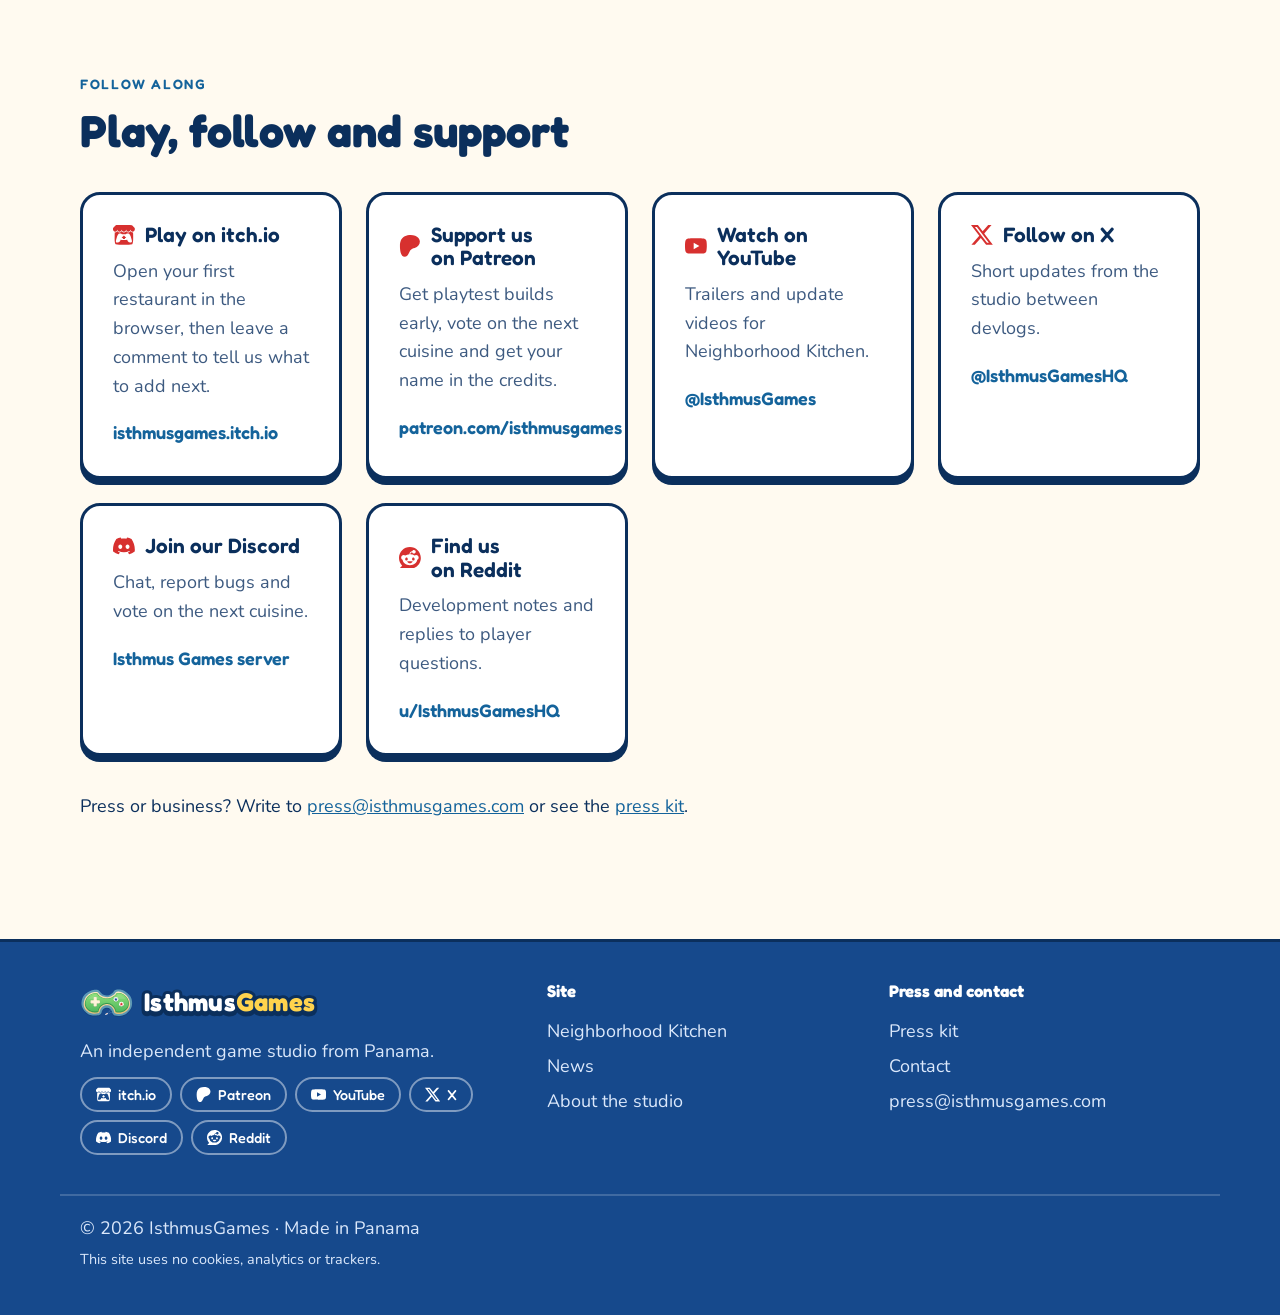
==== commit 6cb524cd: "Update site for 0.17.0-autumn.2 and add asset packs Bump the version to 0.17.0-autumn.2 and the reci" ====
--- a/index.html
+++ b/index.html
@@ -89,7 +89,7 @@
           <div class="game-copy">
             <p>Start with a tiny corner café and make it yours. Arrange the tables, choose your dishes and watch your chibi team cook, serve and clean.</p>
             <ul class="stats">
-              <li><strong>62</strong><span>recipes to discover and master</span></li>
+              <li><strong>66</strong><span>recipes to discover and master</span></li>
               <li><strong>13</strong><span>neighbors to get to know</span></li>
               <li><strong>6</strong><span>neighbor restaurants to visit</span></li>
               <li><strong>Free</strong><span>no ads, no in-game purchases</span></li>
@@ -110,12 +110,36 @@
 
         <aside class="update">
           <div>
-            <p class="eyebrow">Latest update · 0.16.0</p>
-            <h3>Scoops, Slices &amp; Spooky Seats</h3>
-            <p>An ice cream counter with six desserts, a working pizzeria oven with four new pizzas, ten matching dining sets and a bigger Halloween collection.</p>
+            <p class="eyebrow">Latest update · 0.17.0-autumn.2</p>
+            <h3>Autumn flavors, cozy corners &amp; 2026 keepsakes</h3>
+            <p>Four autumn recipes, eight new decorations, three keepsake achievements and an Autumn 2026 Founder title for everyone who plays this season.</p>
           </div>
           <a class="btn btn-outline" href="/news/">Read the news</a>
         </aside>
+      </div>
+    </section>
+
+    <section class="section section-packs" id="asset-packs">
+      <div class="wrap">
+        <div class="section-head">
+          <p class="eyebrow">For game makers</p>
+          <h2>Asset packs for game makers</h2>
+          <p>We also share the 3D assets we build, so other developers can use them in their own projects.</p>
+        </div>
+        
+        <div class="cards">
+          <a class="card" href="https://isthmusgames.itch.io/medieval-armoury" target="_blank" rel="noopener">
+            <h3>Medieval Armoury</h3>
+            <p>Seven medieval weapons: a longsword, arming sword, quillon dagger, rondel dagger, great axe, war hammer and flanged mace. Each comes with Blender sources, an Unreal Engine project, textures, FBX LODs, GLB models and collision. It's free to download, with an optional donation.</p>
+            <p class="fineprint">Contains AI-assisted content.</p>
+            <span class="card-link">Get Medieval Armoury</span>
+          </a>
+          <a class="card" href="https://isthmusgames.itch.io/" target="_blank" rel="noopener">
+            <h3>Hearth &amp; Hops – Cozy Tavern</h3>
+            <p>A cozy tavern asset pack.</p>
+            <span class="card-link">See it on itch.io</span>
+          </a>
+        </div>
       </div>
     </section>
 
--- a/styles.css
+++ b/styles.css
@@ -262,6 +262,9 @@
 .prose li::marker { color: var(--star-red); }
 
 .contact-line { margin-top: 2em; }
+
+.section-packs { border-top: 3px solid var(--line); }
+.card .fineprint { margin: -.4em 0 .8em; }
 
 /* Founder */
 
